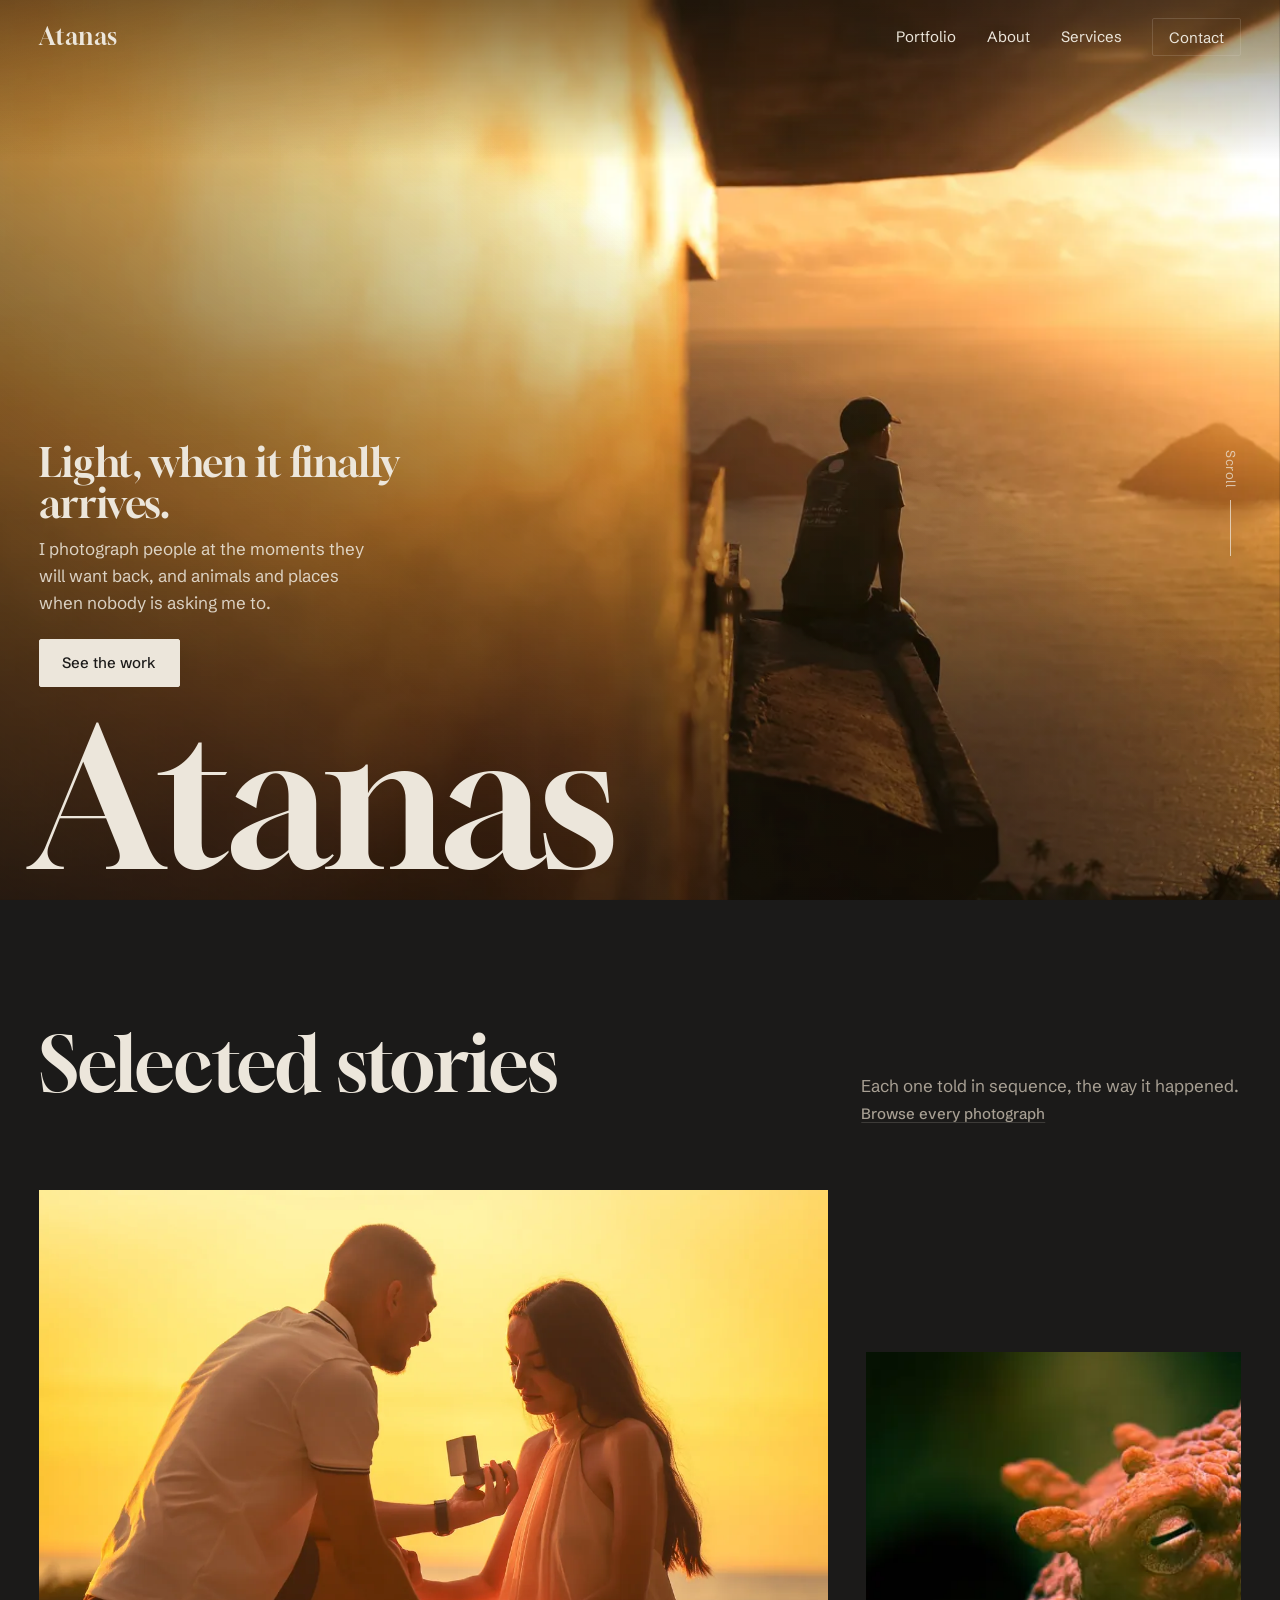
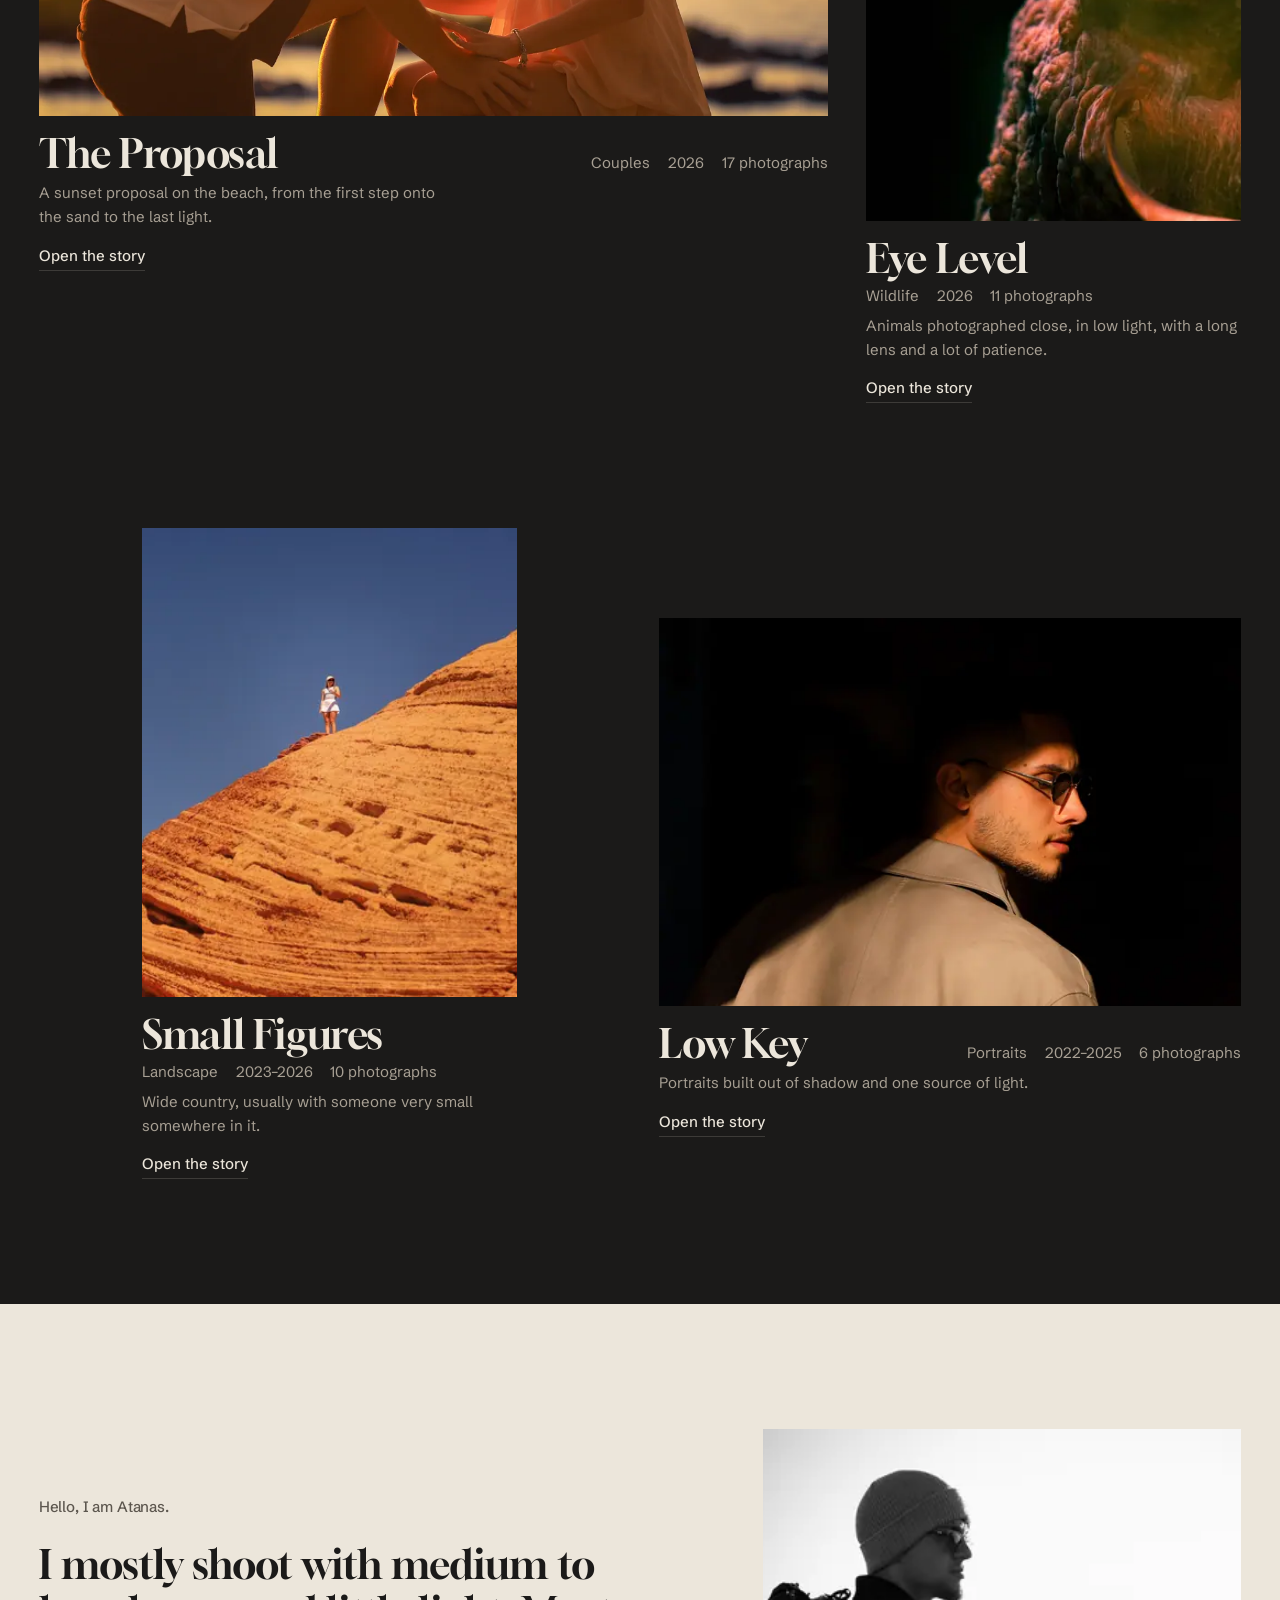
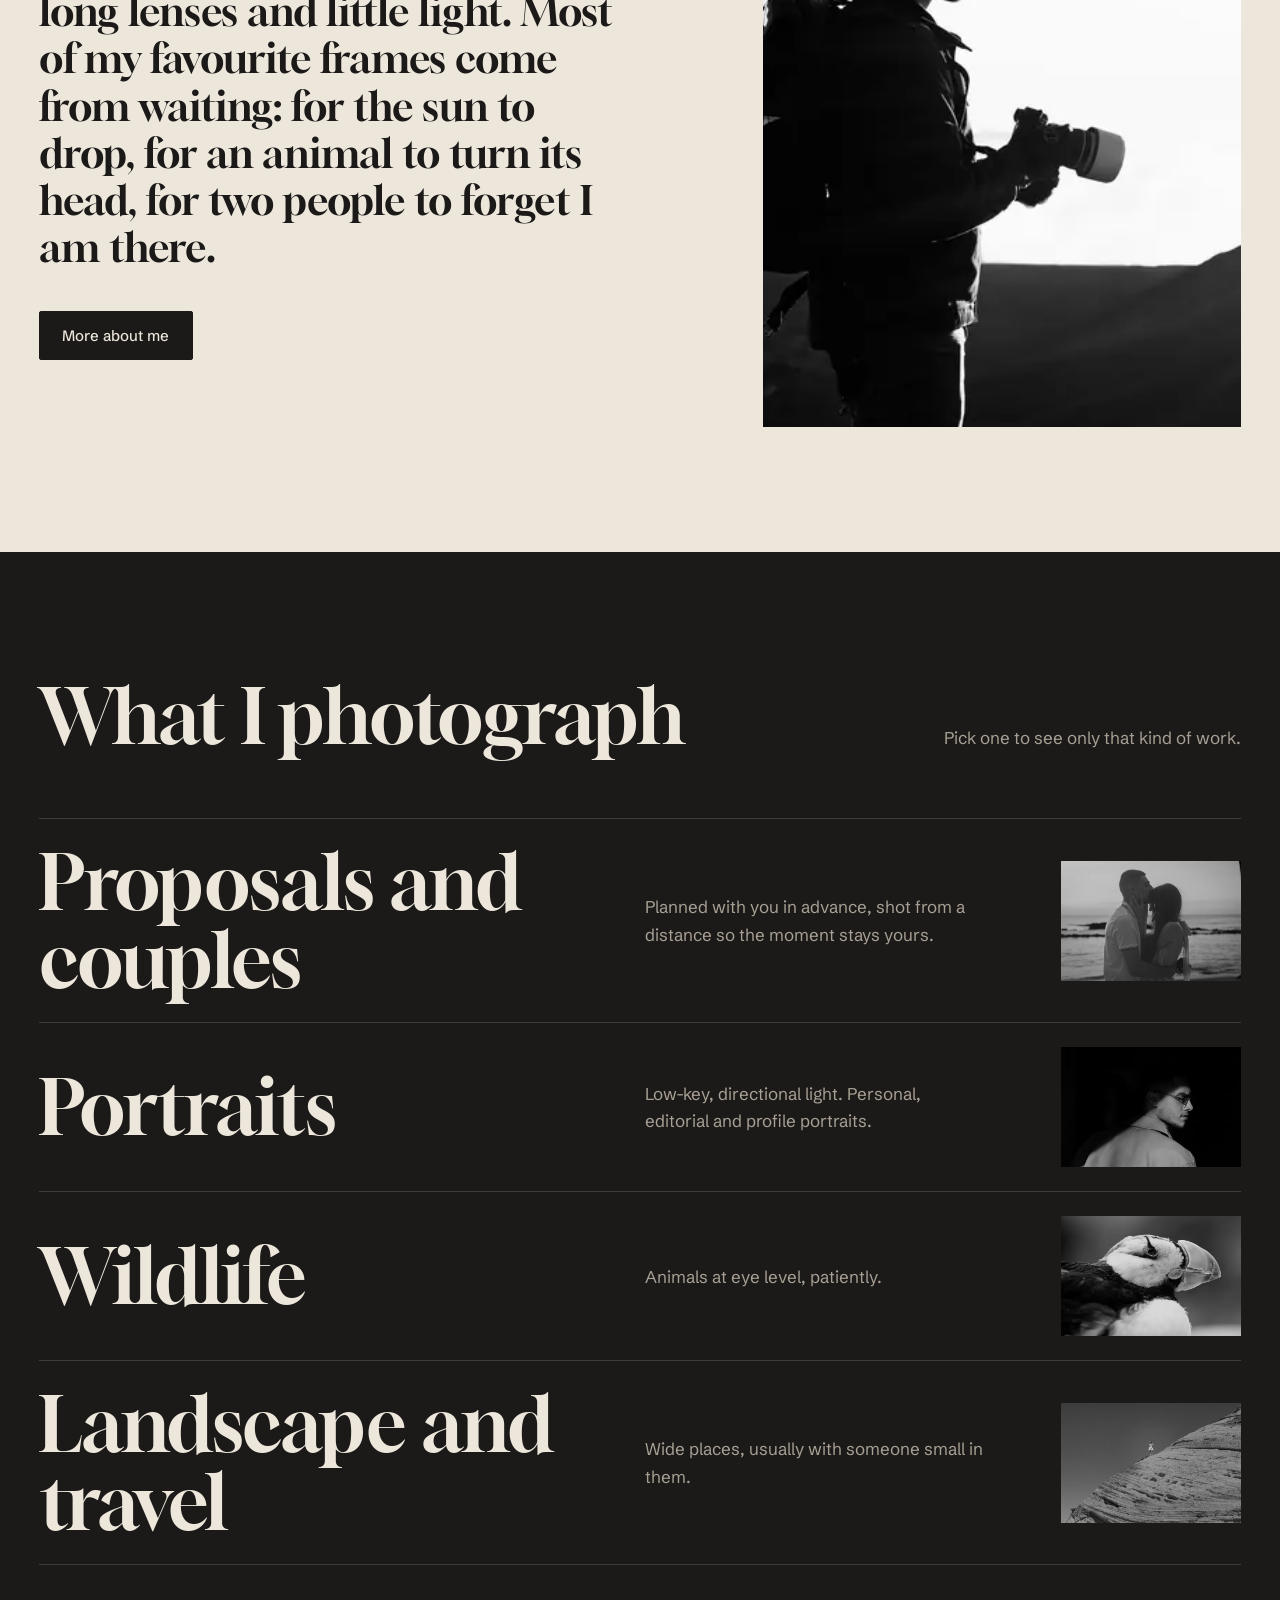
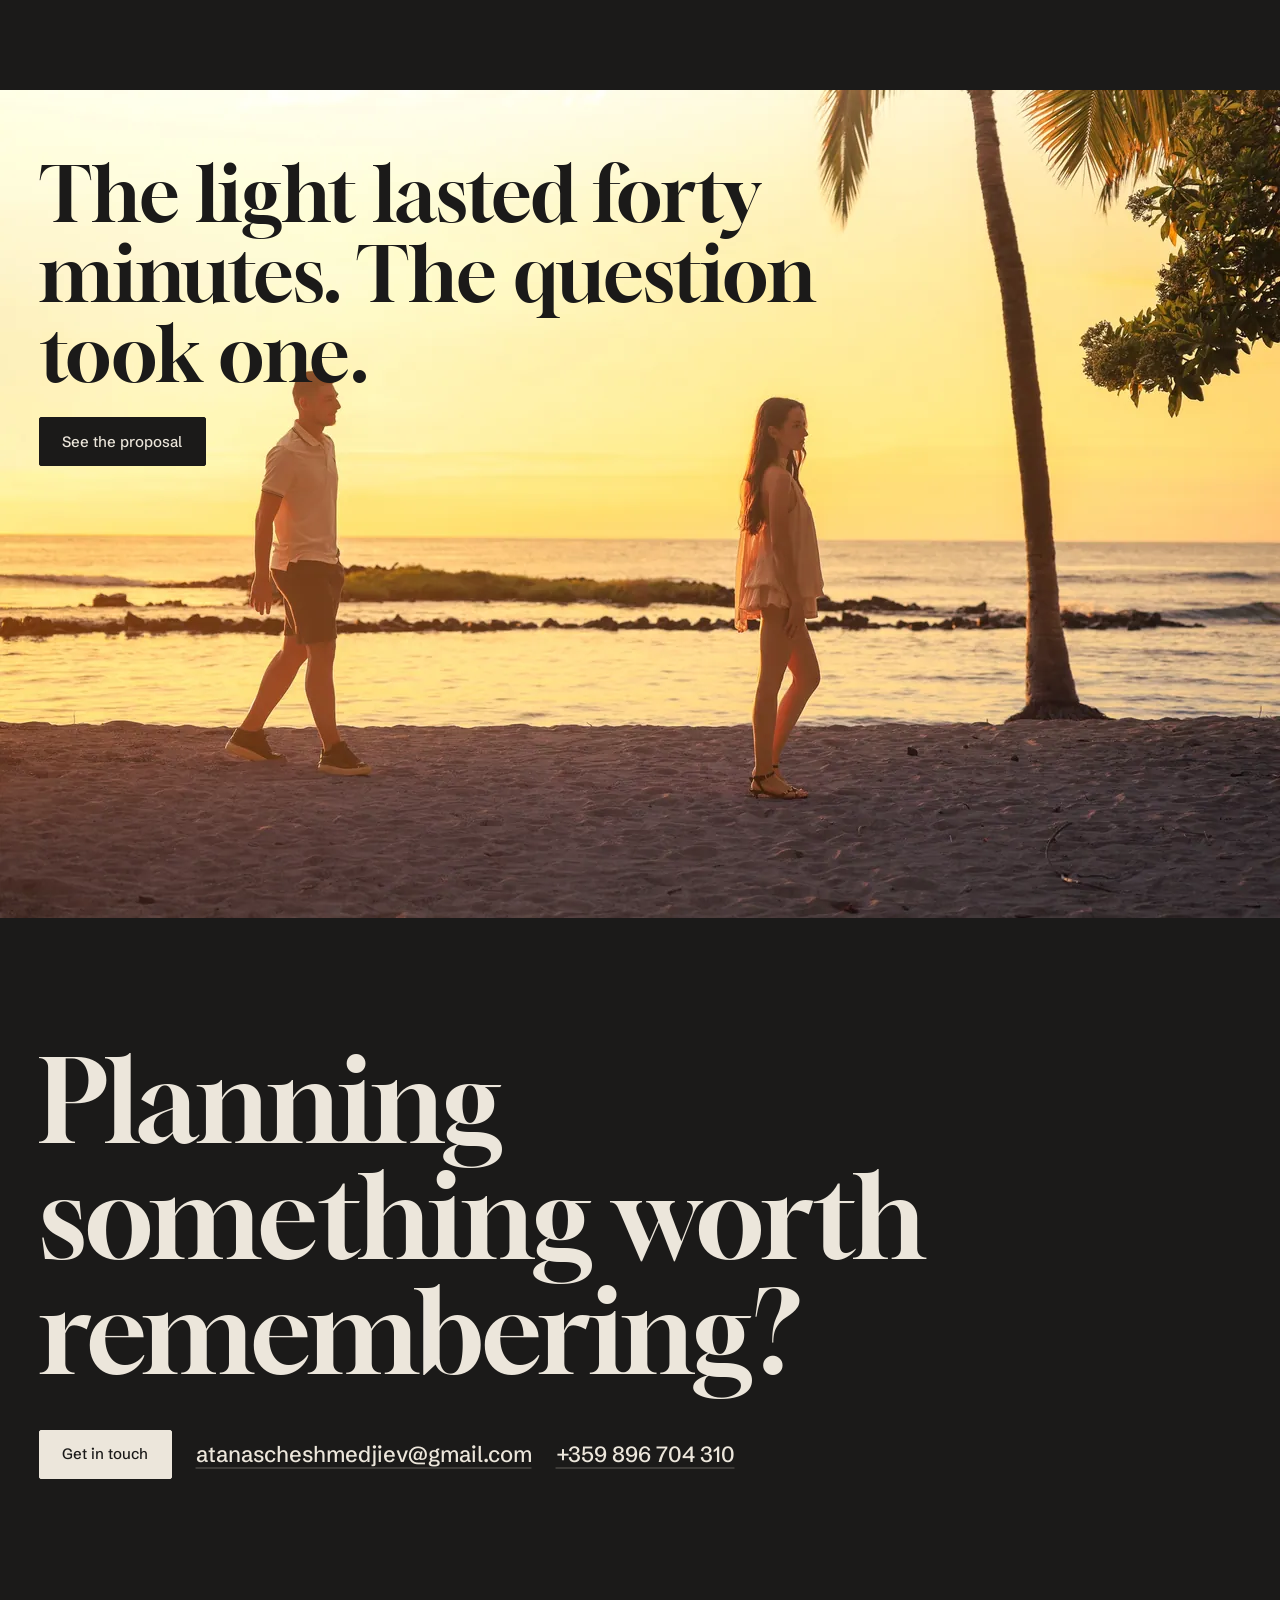
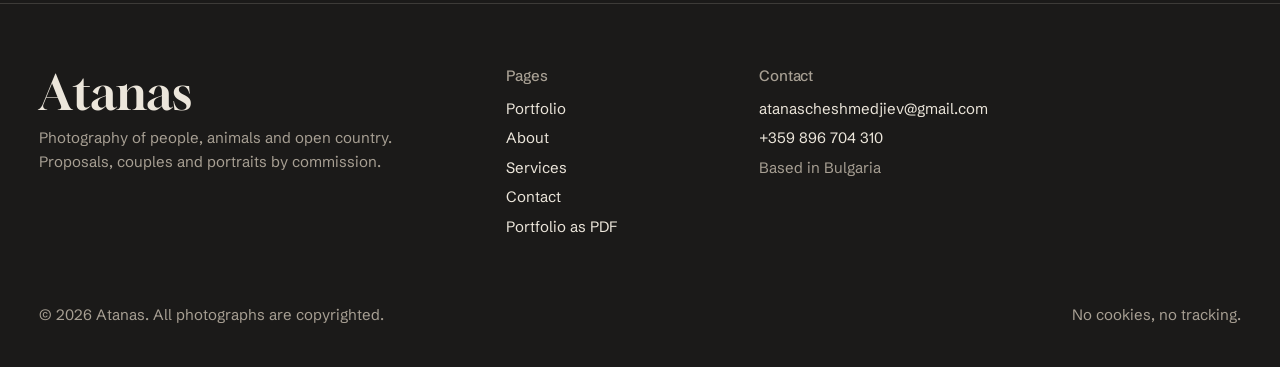
==== index.html @ 767618cb "Portfolio website" ====
<!doctype html>
<html lang="en">
<head>
<meta charset="utf-8">
<meta name="viewport" content="width=device-width, initial-scale=1">
<title>Atanas, photographer</title>
<meta name="description" content="Photography of people, animals and open country. Proposals, couples and portraits by commission.">

<meta property="og:title" content="Atanas, photographer"><meta property="og:description" content="Photography of people, animals and open country. Proposals, couples and portraits by commission."><meta property="og:type" content="website"><meta property="og:site_name" content="Atanas"><meta name="twitter:card" content="summary_large_image">
<meta name="theme-color" content="#1b1a19">
<link rel="icon" href="assets/favicon.svg" type="image/svg+xml">
<link rel="stylesheet" href="assets/css/style.css?v=b2aefbbf">
<script>document.documentElement.classList.add("js")</script>

</head>
<body class="home">
<a class="skip" href="#main">Skip to content</a>
<header class="site-head">
  <div class="wrap">
    <a class="wordmark" href="index.html" aria-label="Atanas, home">Atanas</a>
    <button class="menu-btn" type="button" aria-expanded="false" aria-controls="site-nav" aria-label="Open menu"><span></span><span></span></button>
    <nav class="nav" id="site-nav" aria-label="Main"><ul><li><a href="portfolio/index.html">Portfolio</a></li><li><a href="about/index.html">About</a></li><li><a href="services/index.html">Services</a></li><li><a class="nav-cta" href="contact/index.html">Contact</a></li></ul></nav>
  </div>
</header>
<main id="main">
<section class="hero" aria-labelledby="hero-title">
  <picture>
    <source media="(max-aspect-ratio: 4/5)" srcset="images/portfolio-2-640.webp 640w, images/portfolio-2-1280.webp 1280w, images/portfolio-2-2048.webp 2048w" sizes="100vw" width="2133" height="3200">
    <img src="images/portfolio-7-1280.webp" srcset="images/portfolio-7-640.webp 640w, images/portfolio-7-1280.webp 1280w, images/portfolio-7-2048.webp 2048w" sizes="100vw" width="3200" height="2130" alt="A lone figure sits on a cliff edge above the sea as the sun sets behind rocky islands" fetchpriority="high" decoding="async" class="hero-img">
  </picture>
  <div class="hero-copy">
    <div class="wrap">
      <div class="hero-text">
        <h1 id="hero-title"><span class="visually-hidden">Atanas, photographer. </span>Light, when it finally arrives.</h1>
        <p>I photograph people at the moments they will want back, and animals and places when nobody is asking me to.</p>
        <a class="btn" href="#work">See the work</a>
      </div>
      <p class="hero-mark" aria-hidden="true"><span style="--i:0">A</span><span style="--i:1">t</span><span style="--i:2">a</span><span style="--i:3">n</span><span style="--i:4">a</span><span style="--i:5">s</span></p>
    </div>
  </div>
  <a class="scroll-cue" href="#work" aria-hidden="true" tabindex="-1">Scroll</a>
</section><section class="sec" id="work" aria-labelledby="work-title">
  <div class="wrap">
    <div class="sec-head"><h2 id="work-title">Selected stories</h2><p>Each one told in sequence, the way it happened. <a class="link" href="portfolio/index.html">Browse every photograph</a></p></div>
    <div class="stories"><a class="story story--a" href="portfolio/the-proposal/index.html">
  <div class="ph reveal" style="--ph:#b88c48;--pos:50% 40%"><img src="images/predlojenie-4-1280.webp" srcset="images/predlojenie-4-640.webp 640w, images/predlojenie-4-1280.webp 1280w, images/predlojenie-4-2048.webp 2048w" sizes="(max-width: 900px) 100vw, 66vw" width="3200" height="2134" alt="Close view of the man on one knee holding out an open ring box, the woman smiling down" loading="lazy" decoding="async"></div>
  <div class="story-meta"><h3>The Proposal</h3><span class="facts"><span>Couples</span><span>2026</span><span>17 photographs</span></span></div>
  <p>A sunset proposal on the beach, from the first step onto the sand to the last light.</p><span class="open">Open the story</span>
</a><a class="story story--b" href="portfolio/eye-level/index.html">
  <div class="ph reveal" style="--ph:#352b10;--pos:28% 50%"><img src="images/8c5a1468-1280.webp" srcset="images/8c5a1468-640.webp 640w, images/8c5a1468-1280.webp 1280w, images/8c5a1468-2048.webp 2048w" sizes="(max-width: 900px) 84vw, 33vw" width="3200" height="2133" alt="Close-up of a red giant octopus, its eye half closed, against a dark green background" loading="lazy" decoding="async"></div>
  <div class="story-meta"><h3>Eye Level</h3><span class="facts"><span>Wildlife</span><span>2026</span><span>11 photographs</span></span></div>
  <p>Animals photographed close, in low light, with a long lens and a lot of patience.</p><span class="open">Open the story</span>
</a><a class="story story--c" href="portfolio/small-figures/index.html">
  <div class="ph reveal" style="--ph:#91695a;--pos:50% 50%"><img src="images/portfolio-5-1280.webp" srcset="images/portfolio-5-640.webp 640w, images/portfolio-5-1280.webp 1280w, images/portfolio-5-2048.webp 2048w" sizes="(max-width: 900px) 84vw, 33vw" width="3200" height="2129" alt="A tiny figure stands on top of a huge striped orange sandstone dome under a deep blue sky" loading="lazy" decoding="async"></div>
  <div class="story-meta"><h3>Small Figures</h3><span class="facts"><span>Landscape</span><span>2023–2026</span><span>10 photographs</span></span></div>
  <p>Wide country, usually with someone very small somewhere in it.</p><span class="open">Open the story</span>
</a><a class="story story--d" href="portfolio/low-key/index.html">
  <div class="ph reveal" style="--ph:#291c13;--pos:62% 40%"><img src="images/portfolio-14-1280.webp" srcset="images/portfolio-14-640.webp 640w, images/portfolio-14-1280.webp 1280w, images/portfolio-14-2048.webp 2048w" sizes="(max-width: 900px) 100vw, 50vw" width="3200" height="2130" alt="A man in glasses and a trench coat looks over his shoulder, half his face in shadow" loading="lazy" decoding="async"></div>
  <div class="story-meta"><h3>Low Key</h3><span class="facts"><span>Portraits</span><span>2022–2025</span><span>6 photographs</span></span></div>
  <p>Portraits built out of shadow and one source of light.</p><span class="open">Open the story</span>
</a></div>
  </div>
</section><section class="sec paper" aria-labelledby="intro-title">
  <div class="wrap intro">
    <div class="intro-text">
      <h2 id="intro-title" class="eyebrow">Hello, I am Atanas.</h2>
      <p class="lede">I mostly shoot with medium to long lenses and little light. Most of my favourite frames come from waiting: for the sun to drop, for an animal to turn its head, for two people to forget I am there.</p>
      <a class="btn" href="about/index.html">More about me</a>
    </div>
    <div class="ph reveal intro-img" style="--ph:#898989;--pos:24% 50%"><img src="images/img_1161-1280.webp" srcset="images/img_1161-640.webp 640w, images/img_1161-1280.webp 1280w, images/img_1161-2048.webp 2048w" sizes="(max-width: 900px) 100vw, 40vw" width="4485" height="2990" alt="Atanas in a knit hat and sunglasses holding a camera with a long lens, silhouetted against a bright sky, in black and white" loading="lazy" decoding="async"></div>
  </div>
</section><section class="sec" aria-labelledby="spec-title">
  <div class="wrap">
    <div class="sec-head"><h2 id="spec-title">What I photograph</h2><p>Pick one to see only that kind of work.</p></div>
    <ul class="specs"><li class="spec"><a href="portfolio/index.html?c=Couples">
  <h3>Proposals and couples</h3><p>Planned with you in advance, shot from a distance so the moment stays yours.</p><div class="ph" style="--ph:#b38348;"><img src="images/predlojenie-7-1280.webp" srcset="images/predlojenie-7-640.webp 640w, images/predlojenie-7-1280.webp 1280w, images/predlojenie-7-2048.webp 2048w" sizes="180px" width="3200" height="2133" alt="" loading="lazy" decoding="async"></div></a></li><li class="spec"><a href="portfolio/index.html?c=Portraits">
  <h3>Portraits</h3><p>Low-key, directional light. Personal, editorial and profile portraits.</p><div class="ph" style="--ph:#291c13;"><img src="images/portfolio-14-1280.webp" srcset="images/portfolio-14-640.webp 640w, images/portfolio-14-1280.webp 1280w, images/portfolio-14-2048.webp 2048w" sizes="180px" width="3200" height="2130" alt="" loading="lazy" decoding="async"></div></a></li><li class="spec"><a href="portfolio/index.html?c=Wildlife">
  <h3>Wildlife</h3><p>Animals at eye level, patiently.</p><div class="ph" style="--ph:#7c674d;"><img src="images/8c5a1576-1280.webp" srcset="images/8c5a1576-640.webp 640w, images/8c5a1576-1280.webp 1280w, images/8c5a1576-2048.webp 2048w" sizes="180px" width="3200" height="2133" alt="" loading="lazy" decoding="async"></div></a></li><li class="spec"><a href="portfolio/index.html?c=Landscape">
  <h3>Landscape and travel</h3><p>Wide places, usually with someone small in them.</p><div class="ph" style="--ph:#91695a;"><img src="images/portfolio-5-1280.webp" srcset="images/portfolio-5-640.webp 640w, images/portfolio-5-1280.webp 1280w, images/portfolio-5-2048.webp 2048w" sizes="180px" width="3200" height="2129" alt="" loading="lazy" decoding="async"></div></a></li></ul>
  </div>
</section><section class="moment" aria-label="The light lasted forty minutes. The question took one.">
  <div class="ph reveal" style="--ph:#bfa678;"><img src="images/predlojenie-2-1280.webp" srcset="images/predlojenie-2-640.webp 640w, images/predlojenie-2-1280.webp 1280w, images/predlojenie-2-2048.webp 2048w" sizes="100vw" width="3200" height="2133" alt="A man walks across the sand toward a woman waiting on the beach at sunset" loading="lazy" decoding="async"></div>
  <div class="moment-copy"><div class="wrap"><p>The light lasted forty minutes. The question took one.</p><a class="btn" href="portfolio/the-proposal/index.html">See the proposal</a></div></div>
</section><section class="sec cta">
  <div class="wrap">
    <h2>Planning something worth remembering?</h2>
    <div class="row"><a class="btn" href="contact/index.html">Get in touch</a><a class="link mail" href="mailto:atanascheshmedjiev@gmail.com">atanascheshmedjiev@gmail.com</a><a class="link mail" href="tel:+359896704310">+359 896 704 310</a></div>
  </div>
</section>
</main>
<footer class="site-foot">
  <div class="wrap">
    <div class="foot-grid">
      <div><a class="foot-mark" href="index.html">Atanas</a><p class="muted">Photography of people, animals and open country. Proposals, couples and portraits by commission.</p></div>
      <div><h2>Pages</h2><ul><li><a href="portfolio/index.html">Portfolio</a></li><li><a href="about/index.html">About</a></li><li><a href="services/index.html">Services</a></li><li><a href="contact/index.html">Contact</a></li><li><a href="print/index.html">Portfolio as PDF</a></li></ul></div>
      <div><h2>Contact</h2><ul><li><a href="mailto:atanascheshmedjiev@gmail.com">atanascheshmedjiev@gmail.com</a></li><li><a href="tel:+359896704310">+359 896 704 310</a></li><li class="muted">Based in Bulgaria</li></ul></div>
      <div></div>
    </div>
    <div class="foot-base"><span>&copy; <span data-year>2026</span> Atanas. All photographs are copyrighted.</span><span>No cookies, no tracking.</span></div>
  </div>
</footer>
<script src="assets/js/main.js?v=b2aefbbf" defer></script>
</body>
</html>
---- assets/css/style.css ----
/* ==========================================================================
   NASKO photography — one stylesheet for the whole site
   Tokens first; every page is built from these.
   ========================================================================== */

@font-face { font-family: "Gloock"; src: url("../fonts/gloock-latin-400-normal.woff2") format("woff2"); font-weight: 400; font-display: swap; unicode-range: U+0000-00FF, U+0131, U+0152-0153, U+02BB-02BC, U+02C6, U+02DA, U+02DC, U+2000-206F, U+20AC, U+2122, U+2191, U+2193, U+2212, U+2215, U+FEFF, U+FFFD; }
@font-face { font-family: "Gloock"; src: url("../fonts/gloock-latin-ext-400-normal.woff2") format("woff2"); font-weight: 400; font-display: swap; unicode-range: U+0100-024F, U+0259, U+1E00-1EFF, U+2020, U+20A0-20AB, U+20AD-20CF, U+2113, U+2C60-2C7F, U+A720-A7FF; }
@font-face { font-family: "Schibsted Grotesk"; src: url("../fonts/schibsted-grotesk-latin-400-normal.woff2") format("woff2"); font-weight: 400; font-display: swap; }
@font-face { font-family: "Schibsted Grotesk"; src: url("../fonts/schibsted-grotesk-latin-500-normal.woff2") format("woff2"); font-weight: 500; font-display: swap; }
@font-face { font-family: "Schibsted Grotesk"; src: url("../fonts/schibsted-grotesk-latin-600-normal.woff2") format("woff2"); font-weight: 600; font-display: swap; }

:root {
  /* colour: a charcoal darkroom, warm silver-gelatin paper, and one sodium-lamp amber taken from the sunsets */
  --charcoal: #1b1a19;
  --charcoal-2: #252321;
  --paper: #ece6db;
  --paper-2: #dfd7c9;
  --text: #ece6db;
  --muted: #a8a094;
  --ink-muted: #5c564e;
  --line: rgba(236, 230, 219, 0.16);
  --ink-line: rgba(27, 26, 25, 0.18);
  --amber: #e2a85a;

  /* type */
  --display: "Gloock", "Iowan Old Style", "Palatino Linotype", Georgia, serif;
  --sans: "Schibsted Grotesk", "Helvetica Neue", Arial, system-ui, sans-serif;
  --t-xs: 0.8125rem;   /* 13 */
  --t-sm: 0.9375rem;   /* 15 */
  --t-md: 1.0625rem;   /* 17 */
  --t-lg: 1.375rem;    /* 22 */
  --t-xl: clamp(1.75rem, 1.2rem + 2vw, 2.5rem);
  --t-2xl: clamp(2.5rem, 1.4rem + 4.4vw, 4.75rem);
  --t-3xl: clamp(3.25rem, 1.5rem + 7vw, 7.5rem);

  /* space */
  --gutter: clamp(1rem, 0.5rem + 2.4vw, 2.5rem);
  --s1: 0.5rem; --s2: 1rem; --s3: 1.5rem; --s4: 2.5rem; --s5: 4rem; --s6: clamp(4.5rem, 3rem + 6vw, 9rem);
  --max: 1440px;
  --ease: cubic-bezier(.2, .7, .1, 1);
}

*, *::before, *::after { box-sizing: border-box; }
html { -webkit-text-size-adjust: 100%; scroll-behavior: smooth; }
body {
  margin: 0; background: var(--charcoal); color: var(--text);
  font-family: var(--sans); font-size: var(--t-md); line-height: 1.6;
  -webkit-font-smoothing: antialiased; text-rendering: optimizeLegibility;
  overflow-x: hidden;
}
img { display: block; max-width: 100%; height: auto; }
a { color: inherit; text-decoration-thickness: 1px; text-underline-offset: 0.22em; }
button { font: inherit; color: inherit; }
h1, h2, h3 { font-family: var(--display); font-weight: 400; line-height: 1.02; margin: 0; letter-spacing: -0.01em; }
p { margin: 0 0 1em; }
:focus-visible { outline: 2px solid var(--amber); outline-offset: 3px; }
::selection { background: var(--amber); color: var(--charcoal); }

.skip { position: absolute; left: var(--gutter); top: -4rem; z-index: 100; background: var(--paper); color: var(--charcoal); padding: .6rem 1rem; }
.skip:focus { top: 1rem; }
.wrap { width: 100%; max-width: var(--max); margin-inline: auto; padding-inline: var(--gutter); }
.visually-hidden { position: absolute !important; width: 1px; height: 1px; overflow: hidden; clip: rect(0 0 0 0); white-space: nowrap; }
.muted { color: var(--muted); }
.paper { background: var(--paper); color: var(--charcoal); --muted: var(--ink-muted); --line: var(--ink-line); }
.paper ::selection { background: var(--charcoal); color: var(--paper); }

/* photographs sit on their own average colour while loading */
.ph { background: var(--ph, var(--charcoal-2)); overflow: hidden; }
.ph img { width: 100%; height: 100%; object-fit: cover; object-position: var(--pos, 50% 50%); }

/* ---------- links and buttons ---------- */
.btn {
  display: inline-flex; align-items: center; gap: .6em; min-height: 48px; padding: .7rem 1.4rem;
  background: var(--paper); color: var(--charcoal); border: 1px solid var(--paper); border-radius: 2px;
  font-size: var(--t-sm); font-weight: 500; text-decoration: none; cursor: pointer;
  transition: background .25s, color .25s, border-color .25s;
}
.btn:hover { background: transparent; color: var(--paper); }
.btn--ghost { background: transparent; color: var(--text); border-color: var(--line); }
.btn--ghost:hover { border-color: var(--text); }
.paper .btn { background: var(--charcoal); color: var(--paper); border-color: var(--charcoal); }
.paper .btn:hover { background: transparent; color: var(--charcoal); }
.link { font-size: var(--t-sm); font-weight: 500; text-decoration: underline; text-decoration-color: var(--line); transition: text-decoration-color .2s; }
.link:hover { text-decoration-color: currentColor; }

/* ---------- header ---------- */
.site-head { position: fixed; inset: 0 0 auto; z-index: 50; transition: background .35s, transform .35s var(--ease); }
.site-head .wrap { display: flex; align-items: center; justify-content: space-between; height: 72px; }
.site-head.is-solid { background: rgba(27, 26, 25, .94); backdrop-filter: blur(8px); }
.site-head.is-hidden { transform: translateY(-100%); }
.wordmark { font-family: var(--display); font-size: 1.5rem; letter-spacing: .02em; text-decoration: none; line-height: 1; }
.nav ul { display: flex; gap: clamp(1rem, 2.4vw, 2.25rem); list-style: none; margin: 0; padding: 0; align-items: center; }
.nav a { font-size: var(--t-sm); text-decoration: none; padding: .5rem 0; position: relative; }
.nav a::after { content: ""; position: absolute; left: 0; right: 100%; bottom: .2rem; height: 1px; background: currentColor; transition: right .3s var(--ease); }
.nav a:hover::after, .nav a[aria-current="page"]::after { right: 0; }
.nav .nav-cta { border: 1px solid var(--line); padding: .55rem 1rem; border-radius: 2px; }
.nav .nav-cta::after { display: none; }
.nav .nav-cta:hover { border-color: var(--text); }
.menu-btn { display: none; background: none; border: 0; padding: .75rem; margin-right: -.75rem; cursor: pointer; }
.menu-btn span { display: block; width: 26px; height: 1.5px; background: currentColor; transition: transform .3s var(--ease), opacity .2s; }
.menu-btn span + span { margin-top: 7px; }

@media (max-width: 760px) {
  .menu-btn { display: block; position: relative; z-index: 60; }
  .nav { position: fixed; inset: 0; background: var(--charcoal); display: flex; align-items: flex-end; padding: 6rem var(--gutter) 3rem; visibility: hidden; opacity: 0; transition: opacity .3s, visibility 0s .3s; }
  .nav ul { flex-direction: column; align-items: flex-start; gap: .25rem; }
  .nav a { font-family: var(--display); font-size: 2.6rem; line-height: 1.2; }
  .nav a::after { display: none; }
  .nav .nav-cta { border: 0; padding: .5rem 0; }
  .menu-open .nav { visibility: visible; opacity: 1; transition: opacity .3s; }
  .menu-open .menu-btn span:first-child { transform: translateY(4.25px) rotate(45deg); }
  .menu-open .menu-btn span:last-child { transform: translateY(-4.25px) rotate(-45deg); }
  .menu-open { overflow: hidden; }
  .menu-open .site-head { background: transparent; backdrop-filter: none; }
}

/* ==========================================================================
   Home
   ========================================================================== */
.hero { position: relative; height: 100vh; height: 100svh; min-height: 560px; color: var(--paper); overflow: hidden; }
.hero picture, .hero .hero-img { position: absolute; inset: 0; width: 100%; height: 100%; }
.hero .hero-img { object-fit: cover; object-position: 50% 50%; }
.hero::after { /* legibility scrim, darkest at the lower left where the words sit */
  content: ""; position: absolute; inset: 0; pointer-events: none;
  background: linear-gradient(to top right, rgba(18,16,14,.82) 0%, rgba(18,16,14,.45) 35%, rgba(18,16,14,0) 62%);
}
.hero::before { /* keeps the navigation legible over bright skies */
  content: ""; position: absolute; z-index: 1; inset: 0 0 auto; height: 160px; background: linear-gradient(rgba(18,16,14,.5), rgba(18,16,14,0)); pointer-events: none;
}
.hero-copy { position: absolute; z-index: 2; inset: auto 0 0; padding-bottom: clamp(1.25rem, 3vw, 2.25rem); }
/* the name and the words stay in the left part of the frame so the subject on the right is never covered */
.hero-copy .wrap { display: flex; flex-direction: column; align-items: flex-start; }
.hero-text { max-width: 30rem; padding-bottom: clamp(1.5rem, 3vw, 2.5rem); }
.hero-text h1 { font-size: var(--t-xl); margin-bottom: .7rem; }
.hero-text p { color: rgba(236, 230, 219, .88); max-width: 34ch; margin-bottom: 1.4rem; }
.hero-mark {
  font-family: var(--display); font-weight: 400; line-height: .74;
  font-size: clamp(5.5rem, 15vw, 15.5rem); letter-spacing: -0.035em; margin: 0 0 -0.02em -0.04em;
  white-space: nowrap; user-select: none;
}
.hero-mark span { display: inline-block; }
.scroll-cue { position: absolute; z-index: 2; right: var(--gutter); top: 50%; writing-mode: vertical-rl; font-size: var(--t-xs); color: rgba(236,230,219,.75); text-decoration: none; letter-spacing: .04em; display: flex; align-items: center; gap: .8rem; }
.scroll-cue::after { content: ""; width: 1px; height: 56px; background: currentColor; transform-origin: top; animation: cue 2.4s var(--ease) infinite; }
@keyframes cue { 0% { transform: scaleY(0); } 50% { transform: scaleY(1); transform-origin: top; } 51% { transform-origin: bottom; } 100% { transform: scaleY(0); transform-origin: bottom; } }

/* one orchestrated moment: the photograph settles and the name rises out of the bottom edge */
.js .hero .hero-img { animation: settle 2.4s var(--ease) both; }
.js .hero-mark span { animation: rise 1.4s var(--ease) both; animation-delay: calc(.25s + var(--i) * .07s); }
.js .hero-text { animation: fade 1s var(--ease) .9s both; }
@keyframes settle { from { transform: scale(1.08); } to { transform: none; } }
@keyframes rise { from { transform: translateY(70%); opacity: 0; } to { transform: none; opacity: 1; } }
@keyframes fade { from { opacity: 0; transform: translateY(12px); } to { opacity: 1; transform: none; } }

@media (max-width: 900px) {
  .scroll-cue { display: none; }
  .hero-mark { font-size: 25vw; }
  .hero::after { background: linear-gradient(to top, rgba(18,16,14,.85) 0%, rgba(18,16,14,.4) 40%, rgba(18,16,14,0) 65%); }
}

/* section heads */
.sec { padding-block: var(--s6); }
.sec-head { display: flex; justify-content: space-between; align-items: baseline; gap: var(--s3); flex-wrap: wrap; margin-bottom: var(--s5); }
.sec-head h2 { font-size: var(--t-2xl); }
.sec-head p { max-width: 38ch; color: var(--muted); margin: 0; }

/* featured stories: an asymmetric editorial layout, not a grid of equal cards */
.stories { display: grid; grid-template-columns: repeat(12, 1fr); column-gap: var(--gutter); row-gap: var(--s6); }
.story { display: block; text-decoration: none; }
.story .ph { aspect-ratio: var(--ar, 3/2); }
.story .ph img { transition: transform 1.2s var(--ease); object-position: var(--pos, 50% 50%); }
.story:hover .ph img { transform: scale(1.035); }
.story-meta { display: flex; flex-wrap: wrap; justify-content: space-between; align-items: baseline; gap: .3rem 1rem; padding-top: 1rem; border-top: 1px solid transparent; }
.story h3 { font-size: var(--t-xl); }
.story .facts { color: var(--muted); font-size: var(--t-sm); display: flex; gap: 1.1rem; white-space: nowrap; }
.story p { color: var(--muted); max-width: 44ch; margin: .4rem 0 0; font-size: var(--t-sm); }
.story .open { font-size: var(--t-sm); font-weight: 500; display: inline-block; margin-top: .9rem; border-bottom: 1px solid var(--line); padding-bottom: 2px; transition: border-color .2s; }
.story:hover .open { border-color: currentColor; }
.story--a { grid-column: 1 / span 8; --ar: 3/2; }
.story--b { grid-column: 9 / -1; --ar: 4/5; margin-top: 18vh; }
.story--c { grid-column: 2 / span 4; --ar: 4/5; }
.story--d { grid-column: 7 / -1; --ar: 3/2; margin-top: 10vh; }
@media (max-width: 900px) {
  .stories { row-gap: var(--s5); }
  .story--a, .story--b, .story--c, .story--d { grid-column: 1 / -1; margin-top: 0; }
  .story--b, .story--c { grid-column: 1 / span 10; --ar: 4/5; }
  .story--c { grid-column: 3 / -1; }
}
@media (max-width: 520px) { .story--b, .story--c { grid-column: 1 / -1; } .story .facts { gap: .7rem; } .story-meta { flex-wrap: wrap; } }

/* intro */
.intro { display: grid; grid-template-columns: repeat(12, 1fr); column-gap: var(--gutter); align-items: center; }
.intro-text { grid-column: 1 / span 6; }
.intro-text .lede { font-family: var(--display); font-size: var(--t-xl); line-height: 1.18; margin-bottom: var(--s4); }
.intro-text .eyebrow { font-family: var(--sans); font-weight: 500; color: var(--muted); font-size: var(--t-sm); line-height: 1.4; margin-bottom: var(--s3); }
.intro-img { grid-column: 8 / -1; aspect-ratio: 4/5; }
@media (max-width: 900px) { .intro-text, .intro-img { grid-column: 1 / -1; } .intro-img { margin-top: var(--s4); aspect-ratio: 4/3; } }

/* specialties: typographic rows */
.specs { list-style: none; margin: 0; padding: 0; border-top: 1px solid var(--line); }
.spec { border-bottom: 1px solid var(--line); }
.spec a { display: grid; grid-template-columns: minmax(0, 6fr) minmax(0, 4fr) 180px; gap: var(--gutter); align-items: center; padding-block: var(--s3); text-decoration: none; }
.spec h3 { font-size: var(--t-2xl); transition: transform .5s var(--ease); }
.spec p { color: var(--muted); margin: 0; max-width: 34ch; }
.spec .ph { aspect-ratio: 3/2; width: 180px; filter: grayscale(1) brightness(.85); transition: filter .5s; }
.spec a:hover .ph, .spec a:focus-visible .ph { filter: none; }
.spec a:hover h3 { transform: translateX(.5rem); }
@media (max-width: 760px) {
  .spec a { grid-template-columns: 1fr 96px; row-gap: .4rem; }
  .spec h3 { grid-column: 1; font-size: var(--t-xl); }
  .spec p { grid-column: 1; grid-row: 2; font-size: var(--t-sm); }
  .spec .ph { grid-column: 2; grid-row: 1 / span 2; width: 96px; filter: none; }
}

/* the one cinematic full-bleed moment */
.moment { position: relative; height: 92vh; min-height: 520px; color: var(--paper); }
.moment .ph { position: absolute; inset: 0; }
.moment .ph img { object-position: 50% 30%; }
.moment-copy { position: absolute; z-index: 2; inset: 0 0 auto; padding-top: var(--s5); color: var(--charcoal); }
.moment-copy .btn { background: var(--charcoal); color: var(--paper); border-color: var(--charcoal); }
.moment-copy .btn:hover { background: transparent; color: var(--charcoal); }
.moment-copy p { font-family: var(--display); font-size: var(--t-2xl); line-height: 1.05; max-width: 16ch; margin-bottom: var(--s3); }

/* closing call to action */
.cta { text-align: left; }
.cta h2 { font-size: var(--t-3xl); max-width: 13ch; margin-bottom: var(--s4); }
.cta .row { display: flex; flex-wrap: wrap; gap: 1rem 1.5rem; align-items: center; }
.cta .mail { font-size: var(--t-lg); }

/* ---------- footer ---------- */
.site-foot { border-top: 1px solid var(--line); padding-block: var(--s5) var(--s4); font-size: var(--t-sm); }
.foot-grid { display: grid; grid-template-columns: 2fr 1fr 1fr 1fr; gap: var(--s4) var(--gutter); }
.foot-grid h2 { font-size: var(--t-sm); font-family: var(--sans); font-weight: 500; color: var(--muted); margin-bottom: .8rem; }
.foot-grid ul { list-style: none; margin: 0; padding: 0; display: grid; gap: .35rem; }
.foot-grid a { text-decoration: none; }
.foot-grid a:hover { text-decoration: underline; }
.foot-mark { font-family: var(--display); font-size: 3rem; line-height: 1; margin-bottom: .6rem; display: inline-block; text-decoration: none; }
.foot-base { display: flex; justify-content: space-between; flex-wrap: wrap; gap: 1rem; margin-top: var(--s5); color: var(--muted); }
@media (max-width: 760px) { .foot-grid { grid-template-columns: 1fr 1fr; } .foot-grid > :first-child { grid-column: 1 / -1; } }

/* ==========================================================================
   Inner pages
   ========================================================================== */
.page-head { padding-top: calc(72px + var(--s6)); padding-bottom: var(--s5); }
.page-head h1 { font-size: var(--t-3xl); }
.page-head .sub { display: grid; grid-template-columns: repeat(12, 1fr); column-gap: var(--gutter); margin-top: var(--s4); }
.page-head .sub p { grid-column: 1 / span 6; color: var(--muted); font-size: var(--t-lg); line-height: 1.45; margin: 0; }
@media (max-width: 760px) { .page-head .sub p { grid-column: 1 / -1; font-size: var(--t-md); } }

/* ---------- portfolio ---------- */
.story-strip { display: grid; grid-template-columns: repeat(4, minmax(0, 1fr)); gap: var(--gutter); border-top: 1px solid var(--line); padding-top: var(--s3); }
.strip-item { text-decoration: none; display: block; }
.strip-item .ph { aspect-ratio: 4/3; margin-bottom: .8rem; }
.strip-item .ph img { transition: transform 1s var(--ease); }
.strip-item:hover .ph img { transform: scale(1.04); }
.strip-item h3 { font-size: var(--t-lg); }
.strip-item span { font-size: var(--t-xs); color: var(--muted); }
@media (max-width: 900px) { .story-strip { grid-template-columns: repeat(2, minmax(0, 1fr)); row-gap: var(--s4); } }

.filters { position: sticky; top: 0; z-index: 20; background: var(--charcoal); margin-top: var(--s6); border-bottom: 1px solid var(--line); transition: top .35s var(--ease); }
body.head-visible .filters { top: 72px; }
.filters .wrap { display: flex; gap: var(--s3); align-items: center; justify-content: space-between; min-height: 64px; }
.filters h2 { font-family: var(--sans); font-size: var(--t-sm); font-weight: 500; color: var(--muted); white-space: nowrap; }
.filter-list { display: flex; gap: .25rem 1.4rem; list-style: none; margin: 0; padding: 0; overflow-x: auto; scrollbar-width: none; }
.filter-list::-webkit-scrollbar { display: none; }
.filter { background: none; border: 0; padding: .9rem 0; cursor: pointer; font-size: var(--t-sm); color: var(--muted); white-space: nowrap; position: relative; }
.filter sup { font-size: .7em; margin-left: .2em; }
.filter:hover { color: var(--text); }
.filter[aria-pressed="true"] { color: var(--text); }
.filter[aria-pressed="true"]::after { content: ""; position: absolute; left: 0; right: 0; bottom: 0; height: 2px; background: var(--amber); }
@media (max-width: 760px) { .filters h2 { display: none; } .filters .wrap { padding-right: 0; } }

.masonry { columns: 2; column-gap: clamp(.75rem, 1.6vw, 1.5rem); padding-block: var(--s4) var(--s6); }
.frame { break-inside: avoid; margin: 0 0 clamp(.75rem, 1.6vw, 1.5rem); position: relative; }
.frame[hidden] { display: none; }
.frame button { display: block; width: 100%; padding: 0; border: 0; background: none; cursor: zoom-in; position: relative; }
.frame .ph img { transition: transform 1s var(--ease), opacity .4s; }
.frame figcaption { position: absolute; inset: auto 0 0; padding: 2.4rem 1rem .9rem; display: flex; justify-content: space-between; gap: 1rem; font-size: var(--t-xs); color: var(--paper);
  background: linear-gradient(rgba(18,16,14,0), rgba(18,16,14,.65)); opacity: 0; transition: opacity .35s; pointer-events: none; }
.frame figcaption a { pointer-events: auto; text-decoration: none; font-weight: 500; }
.frame figcaption a:hover { text-decoration: underline; }
.frame:hover figcaption, .frame:focus-within figcaption { opacity: 1; }
.frame:hover .ph img { transform: scale(1.025); }
@media (hover: none) { .frame figcaption { display: none; } }
.empty { padding: var(--s6) 0; color: var(--muted); font-size: var(--t-lg); }
.masonry.is-filtering .frame { animation: fade .5s var(--ease) both; }

/* ---------- project ---------- */
.proj-head { padding-top: calc(72px + var(--s5)); padding-bottom: var(--s5); }
.crumb { font-size: var(--t-sm); color: var(--muted); text-decoration: none; display: inline-block; margin-bottom: var(--s4); }
.crumb:hover { color: var(--text); }
.proj-title { display: grid; grid-template-columns: repeat(12, 1fr); column-gap: var(--gutter); align-items: end; row-gap: var(--s4); }
.proj-title h1 { grid-column: 1 / span 7; font-size: var(--t-3xl); }
.proj-title dl { grid-column: 9 / -1; display: grid; grid-template-columns: auto 1fr; gap: .3rem 1.5rem; margin: 0; font-size: var(--t-sm); }
.proj-title dt { color: var(--muted); }
.proj-title dd { margin: 0; }
.proj-intro { grid-column: 1 / span 7; font-size: var(--t-lg); line-height: 1.5; }
.proj-intro p:last-child { margin-bottom: 0; }
@media (max-width: 900px) { .proj-title h1, .proj-title dl, .proj-intro { grid-column: 1 / -1; } .proj-intro { font-size: var(--t-md); } }

.opener { width: 100%; height: 88vh; min-height: 420px; }
.opener button { width: 100%; height: 100%; border: 0; padding: 0; cursor: zoom-in; display: block; }
.opener .ph { height: 100%; }

.seq { display: grid; grid-template-columns: repeat(12, 1fr); column-gap: var(--gutter); row-gap: clamp(3rem, 2rem + 6vw, 8rem); padding-block: var(--s6); }
.seq figure { margin: 0; }
.seq button { display: block; width: 100%; border: 0; padding: 0; background: none; cursor: zoom-in; }
.seq figcaption { font-size: var(--t-xs); color: var(--muted); margin-top: .7rem; display: flex; gap: 1rem; flex-wrap: wrap; }
.seq figcaption strong { color: var(--text); font-weight: 500; }
.r-wide { grid-column: 1 / -1; }
.r-inset-l { grid-column: 1 / span 9; }
.r-inset-r { grid-column: 4 / -1; }
.r-pair { grid-column: 1 / -1; display: grid; grid-template-columns: 1fr 1fr; gap: var(--gutter); align-items: start; }
.r-pair figure:last-child { margin-top: 14vh; }
.r-single-l { grid-column: 2 / span 5; }
.r-single-r { grid-column: 7 / span 5; }
@media (max-width: 760px) {
  .r-inset-l, .r-inset-r, .r-single-l, .r-single-r { grid-column: 1 / -1; }
  .r-pair { grid-template-columns: 1fr; row-gap: clamp(3rem, 2rem + 6vw, 8rem); }
  .r-pair figure:last-child { margin-top: 0; }
  .r-single-l { grid-column: 1 / span 11; }
  .r-single-r { grid-column: 2 / -1; }
}

.pn { display: grid; grid-template-columns: 1fr 1fr; border-top: 1px solid var(--line); }
.pn a { display: grid; grid-template-columns: 120px 1fr; gap: 1.2rem; align-items: center; padding: var(--s4) var(--gutter); text-decoration: none; }
.pn a + a { border-left: 1px solid var(--line); grid-template-columns: 1fr 120px; text-align: right; }
.pn a + a .ph { order: 2; }
.pn .ph { aspect-ratio: 1; }
.pn small { display: block; color: var(--muted); font-size: var(--t-xs); margin-bottom: .2rem; }
.pn strong { font-family: var(--display); font-weight: 400; font-size: var(--t-xl); line-height: 1.1; }
@media (max-width: 760px) { .pn { grid-template-columns: 1fr; } .pn a + a { border-left: 0; border-top: 1px solid var(--line); } .pn a { grid-template-columns: 72px 1fr; } .pn a + a { grid-template-columns: 1fr 72px; } }

.related { display: grid; grid-template-columns: repeat(3, minmax(0, 1fr)); gap: var(--gutter); }
@media (max-width: 760px) { .related { grid-template-columns: 1fr 1fr; } .related > :nth-child(3) { display: none; } }

/* ---------- about ---------- */
.about-grid { display: grid; grid-template-columns: repeat(12, 1fr); column-gap: var(--gutter); row-gap: var(--s5); align-items: start; }
.about-img { grid-column: 1 / span 5; aspect-ratio: 3/4; position: sticky; top: 96px; }
.about-body { grid-column: 7 / -1; }
.about-body .lede { font-family: var(--display); font-size: var(--t-xl); line-height: 1.2; margin-bottom: var(--s4); }
.about-body > p { max-width: 60ch; }
.about-body h2 { font-size: var(--t-lg); font-family: var(--sans); font-weight: 600; margin: var(--s5) 0 var(--s2); }
.plain-list { list-style: none; padding: 0; margin: 0; border-top: 1px solid var(--line); }
.plain-list li { padding: .7rem 0; border-bottom: 1px solid var(--line); display: flex; justify-content: space-between; gap: 1rem; }
.plain-list li span { color: var(--muted); }
@media (max-width: 900px) { .about-img { grid-column: 1 / -1; position: static; aspect-ratio: 4/3; } .about-body { grid-column: 1 / -1; } }

/* ---------- services ---------- */
.service { display: grid; grid-template-columns: repeat(12, 1fr); column-gap: var(--gutter); row-gap: var(--s3); padding-block: var(--s5); border-top: 1px solid var(--line); }
.service .ph { grid-column: 1 / span 5; aspect-ratio: 4/5; }
.service:nth-child(even) .ph { grid-column: 8 / -1; grid-row: 1; }
.service-body { grid-column: 7 / -1; align-self: center; }
.service:nth-child(even) .service-body { grid-column: 1 / span 6; grid-row: 1; }
.service h2 { font-size: var(--t-2xl); margin-bottom: var(--s4); }
.service dl { margin: 0 0 var(--s4); display: grid; gap: var(--s3); }
.service dt { font-weight: 600; font-size: var(--t-sm); margin-bottom: .2rem; }
.service dd { margin: 0; color: var(--muted); max-width: 52ch; }
@media (max-width: 900px) { .service .ph, .service:nth-child(even) .ph, .service-body, .service:nth-child(even) .service-body { grid-column: 1 / -1; grid-row: auto; } .service .ph { aspect-ratio: 4/3; } }

/* ---------- contact ---------- */
.contact-grid { display: grid; grid-template-columns: repeat(12, 1fr); column-gap: var(--gutter); row-gap: var(--s5); }
.contact-form { grid-column: 1 / span 7; }
.contact-side { grid-column: 9 / -1; }
.field { margin-bottom: var(--s3); }
.field label { display: block; font-size: var(--t-sm); font-weight: 500; margin-bottom: .45rem; }
.field label small { color: var(--muted); font-weight: 400; }
.field input, .field select, .field textarea {
  width: 100%; font: inherit; color: var(--text); background: transparent; border: 0; border-bottom: 1px solid var(--line);
  padding: .7rem 0; border-radius: 0; transition: border-color .2s; min-height: 48px;
}
.field select { appearance: none; background-image: linear-gradient(45deg, transparent 50%, currentColor 50%), linear-gradient(135deg, currentColor 50%, transparent 50%); background-position: calc(100% - 12px) 55%, calc(100% - 7px) 55%; background-size: 5px 5px; background-repeat: no-repeat; }
.field select option { background: var(--charcoal); }
.field textarea { min-height: 160px; resize: vertical; }
.field input:focus, .field select:focus, .field textarea:focus { outline: none; border-color: var(--amber); }
.field .err { display: block; color: var(--amber); font-size: var(--t-xs); margin-top: .4rem; min-height: 1em; }
.field [aria-invalid="true"] { border-color: var(--amber); }
.form-note { color: var(--muted); font-size: var(--t-xs); margin-top: 1rem; max-width: 48ch; }
.form-status { margin-top: var(--s3); padding: 1rem 1.2rem; border-left: 2px solid var(--amber); background: var(--charcoal-2); }
.form-status[hidden] { display: none; }
.contact-side h2 { font-size: var(--t-sm); font-family: var(--sans); font-weight: 500; color: var(--muted); margin-bottom: .5rem; }
.contact-side .big { font-family: var(--display); font-size: clamp(1.25rem, 0.9rem + 1vw, 1.75rem); text-decoration: none; word-break: break-word; }
.contact-side .big:hover { text-decoration: underline; }
.contact-side section { margin-bottom: var(--s4); }
@media (max-width: 900px) { .contact-form, .contact-side { grid-column: 1 / -1; } .contact-side { order: -1; } }

/* ==========================================================================
   Lightbox
   ========================================================================== */
.lb { position: fixed; inset: 0; z-index: 200; background: #141312; color: var(--paper); display: grid; grid-template-rows: auto 1fr auto; opacity: 0; visibility: hidden; transition: opacity .3s, visibility 0s .3s; }
.lb.is-open { opacity: 1; visibility: visible; transition: opacity .3s; }
.lb-top { display: flex; justify-content: space-between; align-items: center; padding: .75rem var(--gutter); font-size: var(--t-sm); }
.lb-count { color: var(--muted); font-variant-numeric: tabular-nums; }
.lb-stage { position: relative; display: flex; align-items: center; justify-content: center; min-height: 0; padding: 0 clamp(.5rem, 6vw, 6rem); touch-action: pan-y; }
.lb-stage img { max-width: 100%; max-height: 100%; width: auto; height: auto; object-fit: contain; transition: opacity .25s; user-select: none; -webkit-user-drag: none; }
.lb-stage img.is-loading { opacity: .25; }
.lb-btn { background: none; border: 0; cursor: pointer; min-width: 48px; min-height: 48px; display: inline-flex; align-items: center; justify-content: center; color: var(--paper); opacity: .8; transition: opacity .2s; }
.lb-btn:hover { opacity: 1; }
.lb-btn svg { width: 26px; height: 26px; stroke: currentColor; fill: none; stroke-width: 1.4; }
.lb-prev, .lb-next { position: absolute; top: 50%; transform: translateY(-50%); }
.lb-prev { left: clamp(.25rem, 2vw, 1.5rem); }
.lb-next { right: clamp(.25rem, 2vw, 1.5rem); }
.lb-cap { padding: .9rem var(--gutter) 1.2rem; min-height: 3.6rem; display: flex; gap: 1.5rem; justify-content: space-between; align-items: baseline; flex-wrap: wrap; font-size: var(--t-sm); }
.lb-cap .t { font-weight: 500; }
.lb-cap .m { color: var(--muted); font-size: var(--t-xs); }
.lb-cap a { color: var(--paper); }
html.lb-lock, html.lb-lock body { overflow: hidden; }
@media (max-width: 760px) { .lb-prev, .lb-next { top: auto; bottom: -3.5rem; transform: none; } .lb-stage { padding: 0; } .lb-cap { padding-right: 7rem; } }

/* gentle reveal for photographs entering the viewport (skipped with reduced motion) */
.js .reveal { opacity: 0; transition: opacity 1.1s var(--ease); }
.js .reveal.is-in { opacity: 1; }

@media (prefers-reduced-motion: reduce) {
  *, *::before, *::after { animation-duration: .001ms !important; animation-delay: 0s !important; transition-duration: .001ms !important; scroll-behavior: auto !important; }
  .js .reveal { opacity: 1; }
}

/* the website itself prints cleanly too; the full PDF book lives at /print/ */
@media print {
  .site-head, .filters, .lb, .scroll-cue, .menu-btn { display: none !important; }
  body { background: #fff; color: #000; }
}
@media (min-width: 1000px) { .masonry { columns: 3; } }
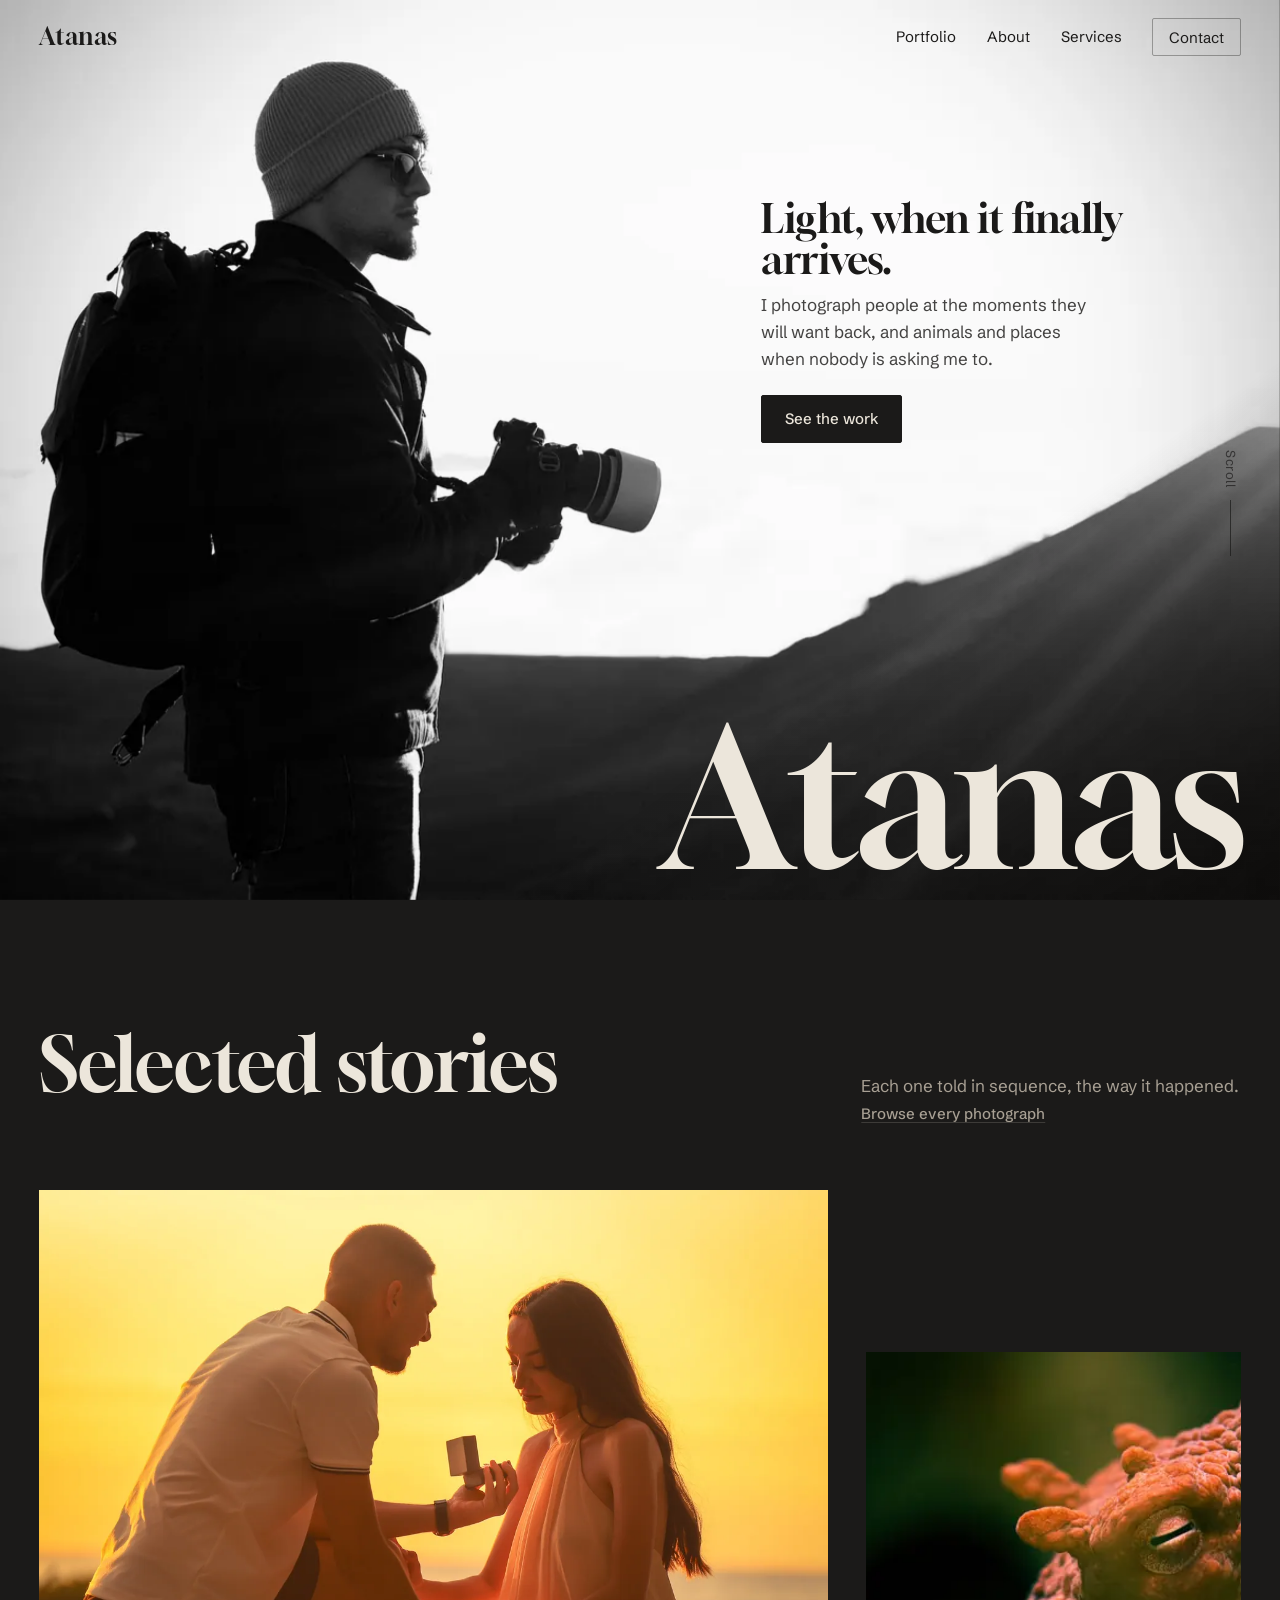
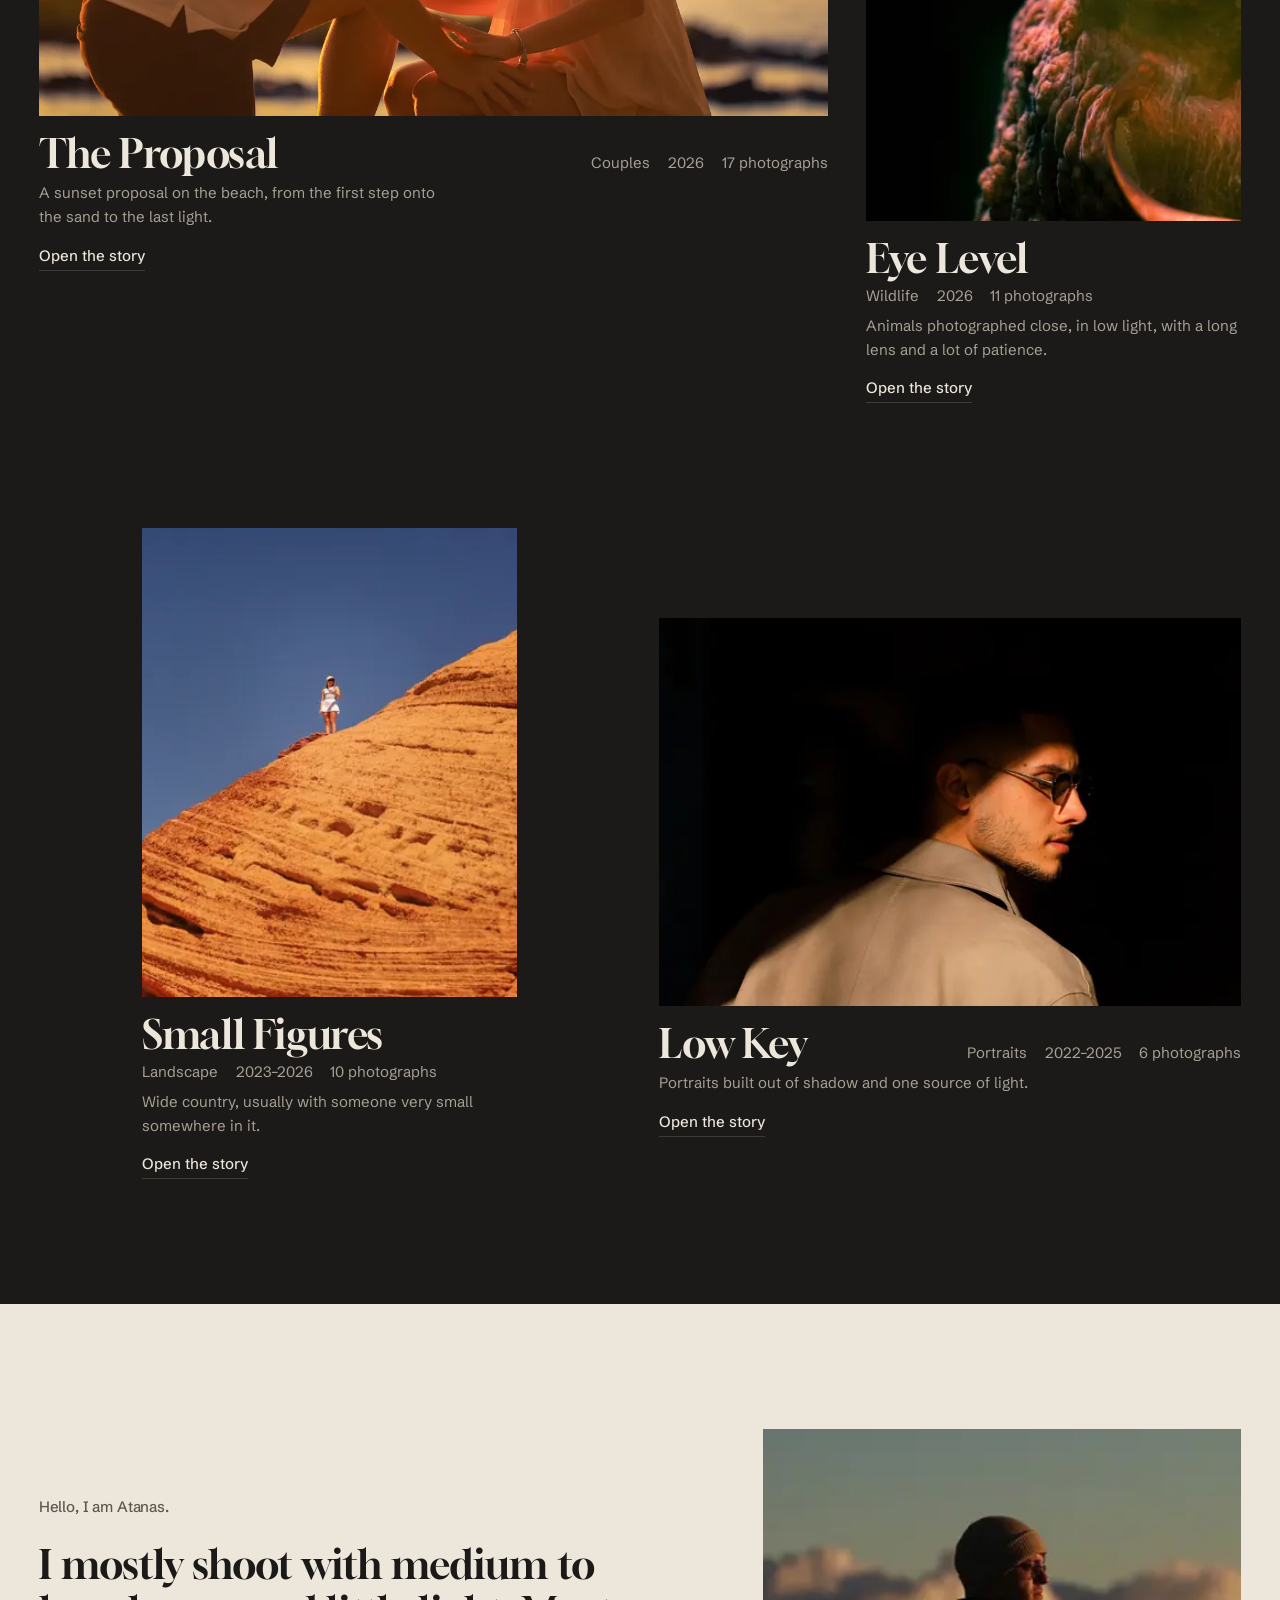
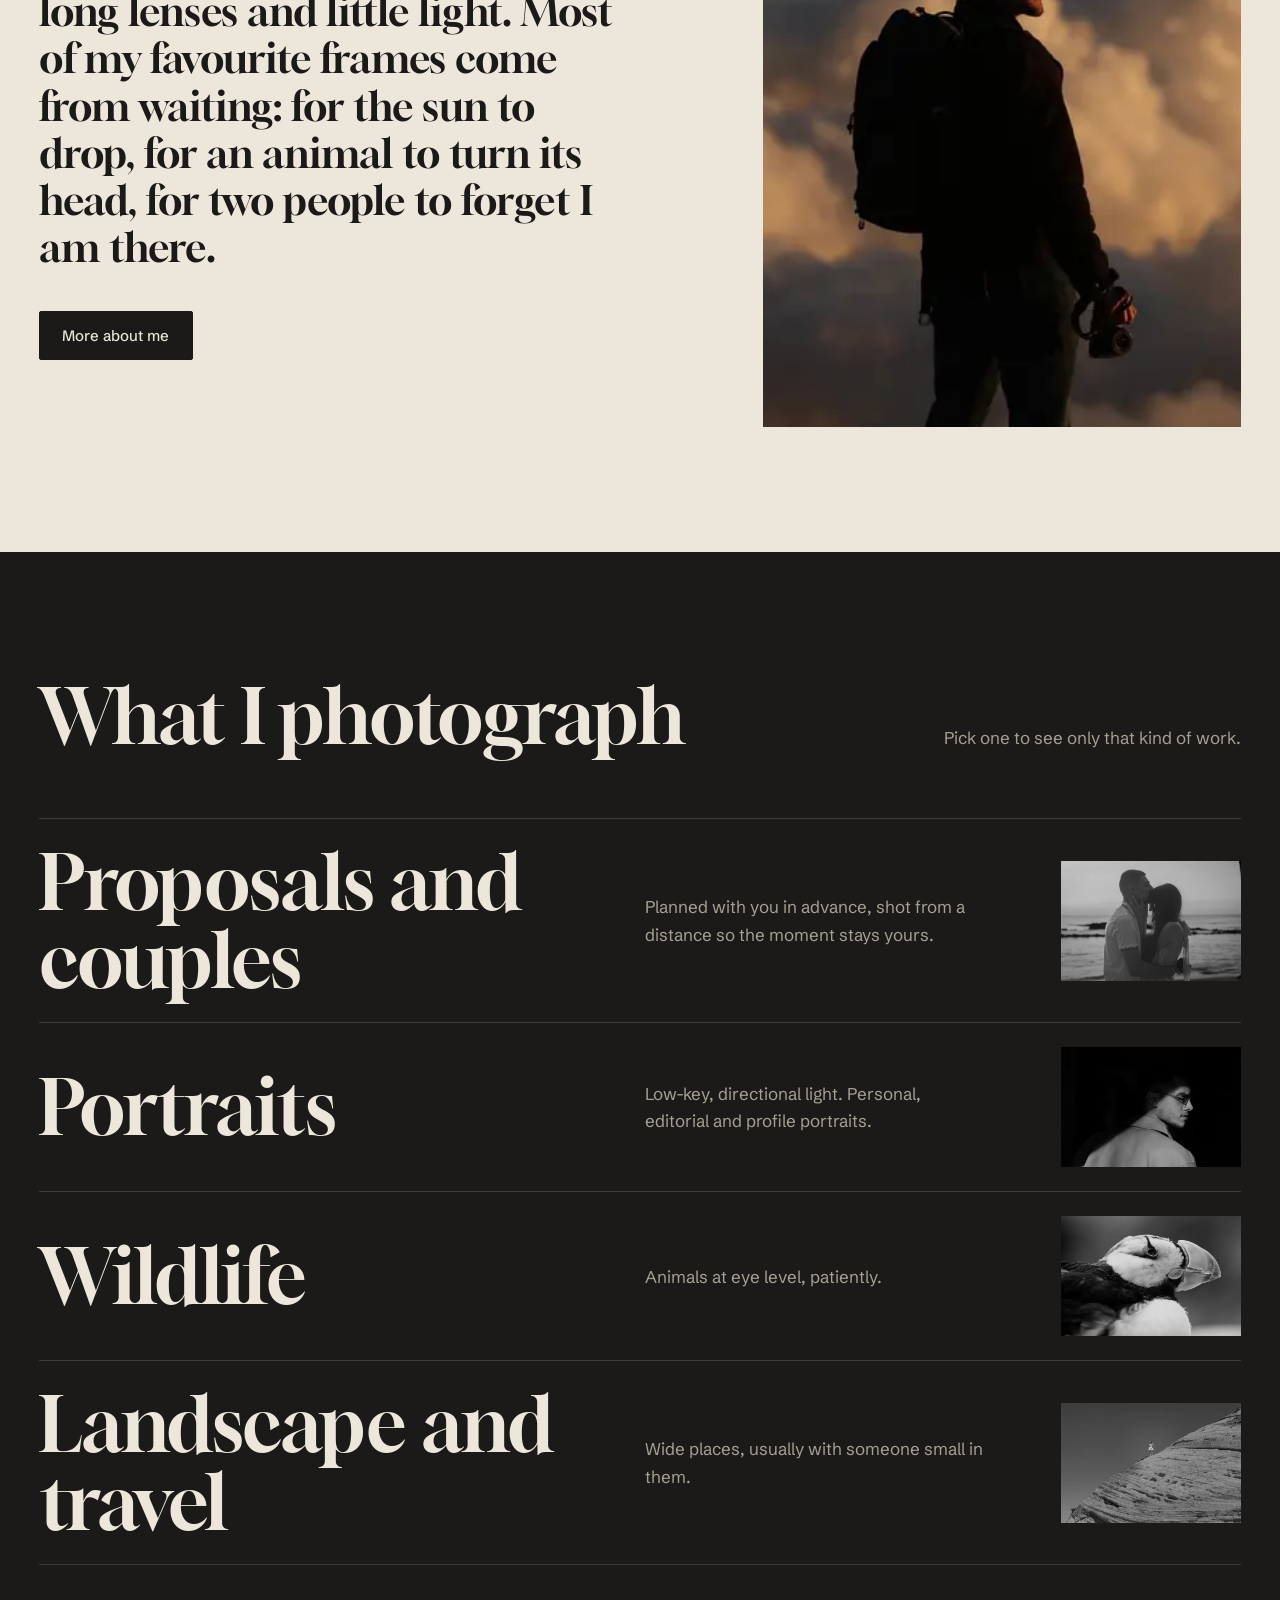
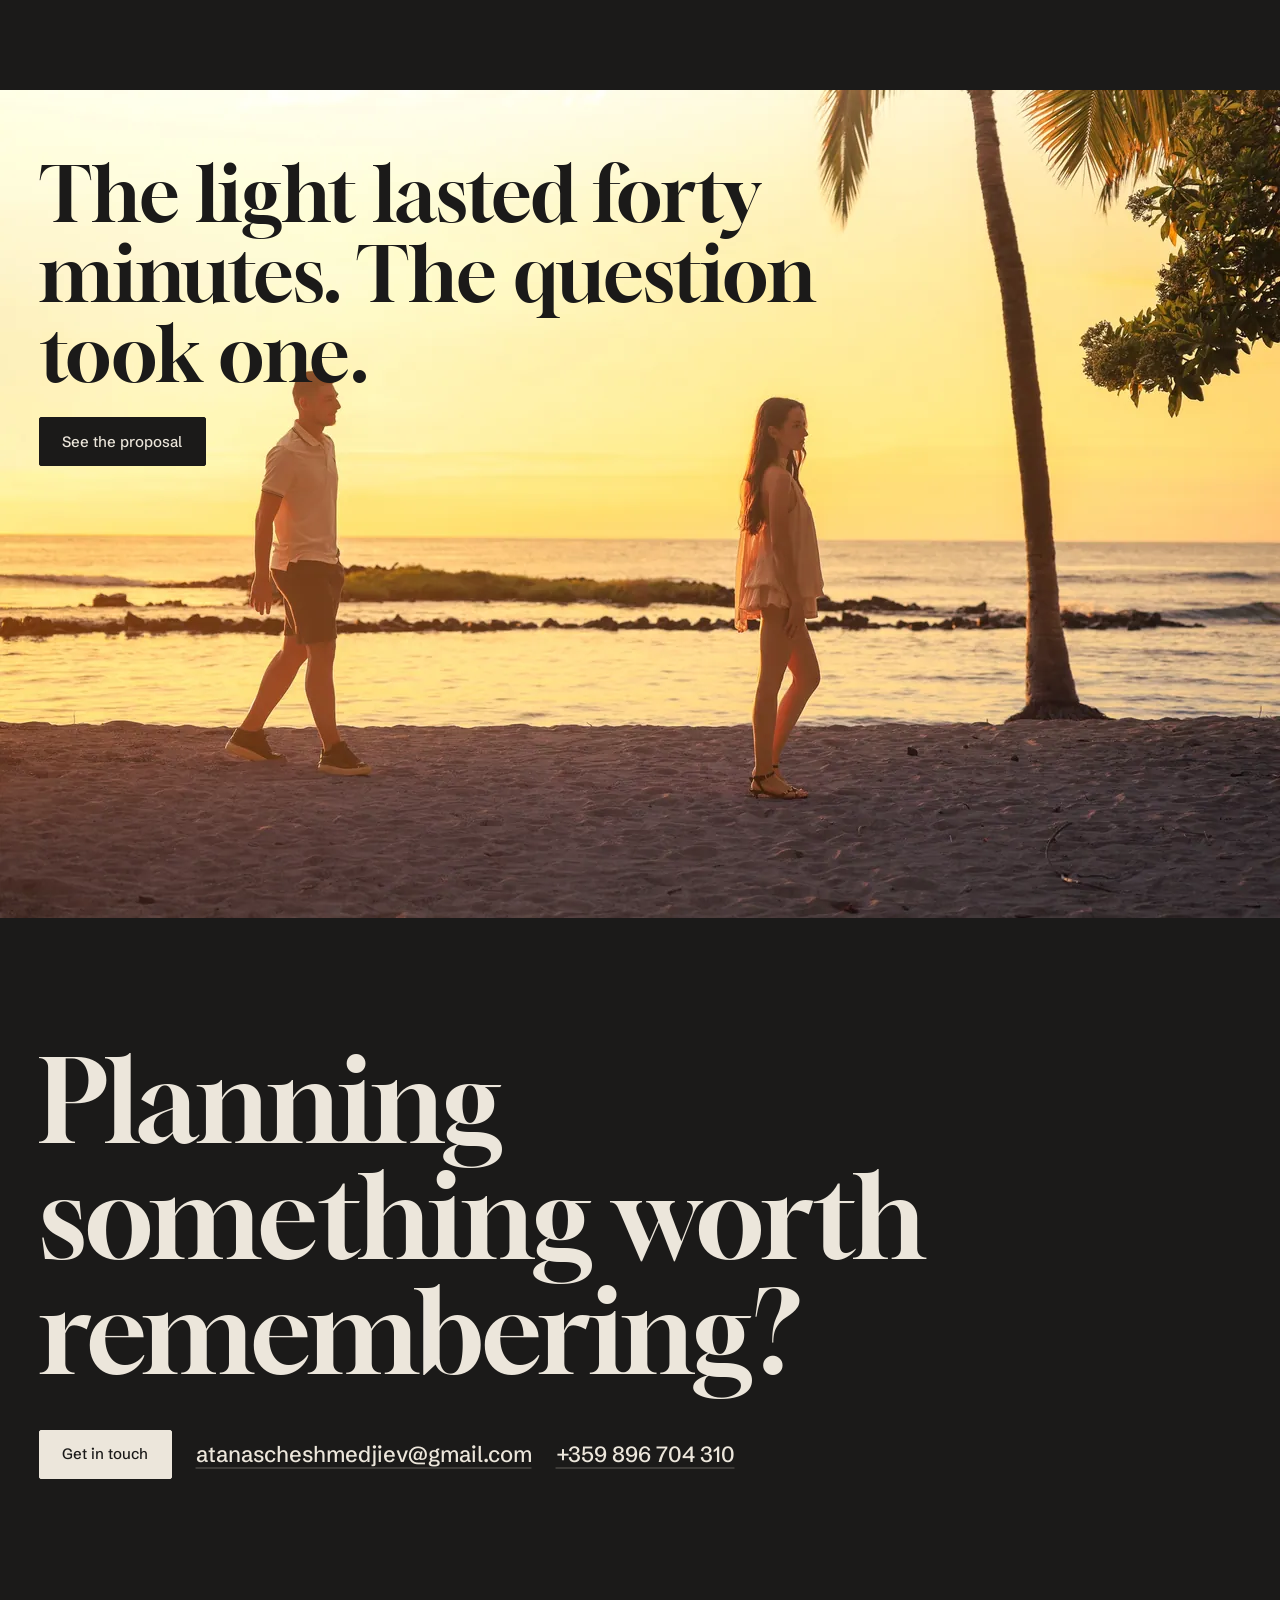
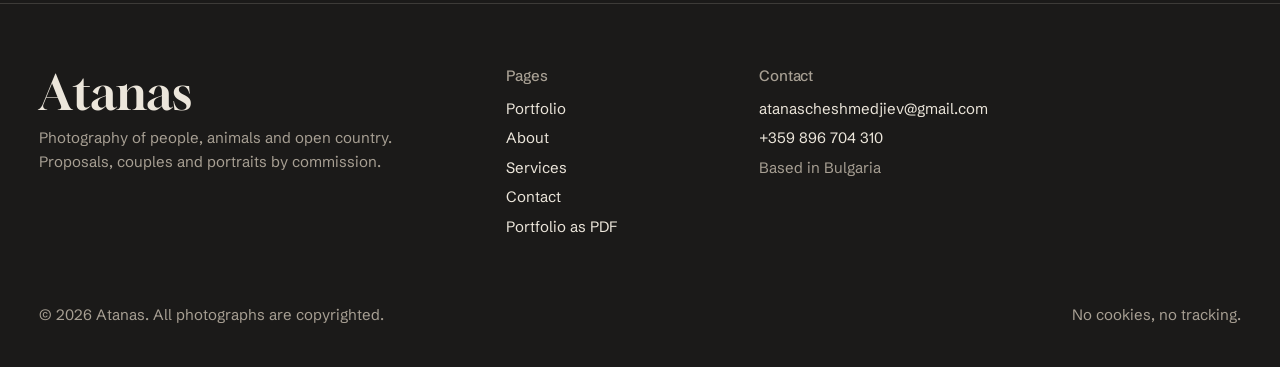
==== commit 5adc8648: "New hero and intro photos" ====
--- a/index.html
+++ b/index.html
@@ -5,15 +5,15 @@
 <meta name="viewport" content="width=device-width, initial-scale=1">
 <title>Atanas, photographer</title>
 <meta name="description" content="Photography of people, animals and open country. Proposals, couples and portraits by commission.">
-
-<meta property="og:title" content="Atanas, photographer"><meta property="og:description" content="Photography of people, animals and open country. Proposals, couples and portraits by commission."><meta property="og:type" content="website"><meta property="og:site_name" content="Atanas"><meta name="twitter:card" content="summary_large_image">
+<link rel="canonical" href="https://atanascheshmedjiev.github.io/Photography-Portfolio/">
+<meta property="og:title" content="Atanas, photographer"><meta property="og:description" content="Photography of people, animals and open country. Proposals, couples and portraits by commission."><meta property="og:type" content="website"><meta property="og:site_name" content="Atanas"><meta name="twitter:card" content="summary_large_image"><meta property="og:url" content="https://atanascheshmedjiev.github.io/Photography-Portfolio/"><meta property="og:image" content="https://atanascheshmedjiev.github.io/Photography-Portfolio/images/img_1161-1600.jpg">
 <meta name="theme-color" content="#1b1a19">
 <link rel="icon" href="assets/favicon.svg" type="image/svg+xml">
-<link rel="stylesheet" href="assets/css/style.css?v=b2aefbbf">
+<link rel="stylesheet" href="assets/css/style.css?v=2f974e2d">
 <script>document.documentElement.classList.add("js")</script>
-
+<script type="application/ld+json">{"@context": "https://schema.org", "@type": "Person", "name": "Atanas", "jobTitle": "Photographer", "url": "https://atanascheshmedjiev.github.io/Photography-Portfolio/", "sameAs": []}</script>
 </head>
-<body class="home">
+<body class="home hero-dark-page">
 <a class="skip" href="#main">Skip to content</a>
 <header class="site-head">
   <div class="wrap">
@@ -23,10 +23,10 @@
   </div>
 </header>
 <main id="main">
-<section class="hero" aria-labelledby="hero-title">
+<section class="hero hero--right hero--dark" style="--mpos:22% 50%;--dpos:50% 50%" aria-labelledby="hero-title">
   <picture>
-    <source media="(max-aspect-ratio: 4/5)" srcset="images/portfolio-2-640.webp 640w, images/portfolio-2-1280.webp 1280w, images/portfolio-2-2048.webp 2048w" sizes="100vw" width="2133" height="3200">
-    <img src="images/portfolio-7-1280.webp" srcset="images/portfolio-7-640.webp 640w, images/portfolio-7-1280.webp 1280w, images/portfolio-7-2048.webp 2048w" sizes="100vw" width="3200" height="2130" alt="A lone figure sits on a cliff edge above the sea as the sun sets behind rocky islands" fetchpriority="high" decoding="async" class="hero-img">
+    <source media="(max-aspect-ratio: 4/5)" srcset="images/img_1161-640.webp 640w, images/img_1161-1280.webp 1280w, images/img_1161-2048.webp 2048w" sizes="100vw" width="4485" height="2990">
+    <img src="images/img_1161-1280.webp" srcset="images/img_1161-640.webp 640w, images/img_1161-1280.webp 1280w, images/img_1161-2048.webp 2048w" sizes="100vw" width="4485" height="2990" alt="Atanas with a backpack and a long-lens camera, silhouetted against a bright sky, in black and white" fetchpriority="high" decoding="async" class="hero-img">
   </picture>
   <div class="hero-copy">
     <div class="wrap">
@@ -67,7 +67,7 @@
       <p class="lede">I mostly shoot with medium to long lenses and little light. Most of my favourite frames come from waiting: for the sun to drop, for an animal to turn its head, for two people to forget I am there.</p>
       <a class="btn" href="about/index.html">More about me</a>
     </div>
-    <div class="ph reveal intro-img" style="--ph:#898989;--pos:24% 50%"><img src="images/img_1161-1280.webp" srcset="images/img_1161-640.webp 640w, images/img_1161-1280.webp 1280w, images/img_1161-2048.webp 2048w" sizes="(max-width: 900px) 100vw, 40vw" width="4485" height="2990" alt="Atanas in a knit hat and sunglasses holding a camera with a long lens, silhouetted against a bright sky, in black and white" loading="lazy" decoding="async"></div>
+    <div class="ph reveal intro-img" style="--ph:#635443;--pos:49% 50%"><img src="images/8c5a3259-1280.webp" srcset="images/8c5a3259-640.webp 640w, images/8c5a3259-1280.webp 1280w, images/8c5a3259-2048.webp 2048w" sizes="(max-width: 900px) 100vw, 40vw" width="4773" height="3182" alt="Atanas with a backpack and camera stands above a sea of clouds at sunset" loading="lazy" decoding="async"></div>
   </div>
 </section><section class="sec" aria-labelledby="spec-title">
   <div class="wrap">
@@ -99,6 +99,6 @@
     <div class="foot-base"><span>&copy; <span data-year>2026</span> Atanas. All photographs are copyrighted.</span><span>No cookies, no tracking.</span></div>
   </div>
 </footer>
-<script src="assets/js/main.js?v=b2aefbbf" defer></script>
+<script src="assets/js/main.js?v=2f974e2d" defer></script>
 </body>
 </html>
--- a/assets/css/style.css
+++ b/assets/css/style.css
@@ -119,7 +119,7 @@
    ========================================================================== */
 .hero { position: relative; height: 100vh; height: 100svh; min-height: 560px; color: var(--paper); overflow: hidden; }
 .hero picture, .hero .hero-img { position: absolute; inset: 0; width: 100%; height: 100%; }
-.hero .hero-img { object-fit: cover; object-position: 50% 50%; }
+.hero .hero-img { object-fit: cover; object-position: var(--dpos, 50% 50%); }
 .hero::after { /* legibility scrim, darkest at the lower left where the words sit */
   content: ""; position: absolute; inset: 0; pointer-events: none;
   background: linear-gradient(to top right, rgba(18,16,14,.82) 0%, rgba(18,16,14,.45) 35%, rgba(18,16,14,0) 62%);
@@ -421,3 +421,25 @@
   body { background: #fff; color: #000; }
 }
 @media (min-width: 1000px) { .masonry { columns: 3; } }
+
+/* hero variant: subject on the left, words on the right; dark words over a bright sky on wide screens */
+.hero--right .hero-copy .wrap { align-items: flex-end; }
+@media (min-width: 901px) {
+  .hero--right::after { background: linear-gradient(to top left, rgba(18,16,14,.55) 0%, rgba(18,16,14,0) 30%); }
+  .hero--dark::before { display: none; }
+  .hero--dark .hero-text { color: var(--charcoal); }
+  .hero--dark .hero-text p { color: rgba(27, 26, 25, .82); }
+  .hero--dark .hero-text .btn { background: var(--charcoal); color: var(--paper); border-color: var(--charcoal); }
+  .hero--dark .hero-text .btn:hover { background: transparent; color: var(--charcoal); }
+  .hero-dark-page .site-head:not(.is-solid) { color: var(--charcoal); }
+  .hero-dark-page .site-head:not(.is-solid) .nav-cta { border-color: rgba(27,26,25,.35); }
+  .hero--dark .scroll-cue { color: rgba(27,26,25,.7); }
+}
+@media (max-width: 900px) {
+  .hero .hero-img { object-position: var(--mpos, 50% 50%); }
+  .hero--right .hero-copy .wrap { align-items: flex-start; }
+}
+@media (min-width: 901px) {
+  .hero--right .hero-copy { inset: 0; padding-top: 72px; }
+  .hero--right .hero-copy .wrap { height: 100%; justify-content: space-between; padding-top: clamp(2rem, 14vh, 9rem); }
+}
